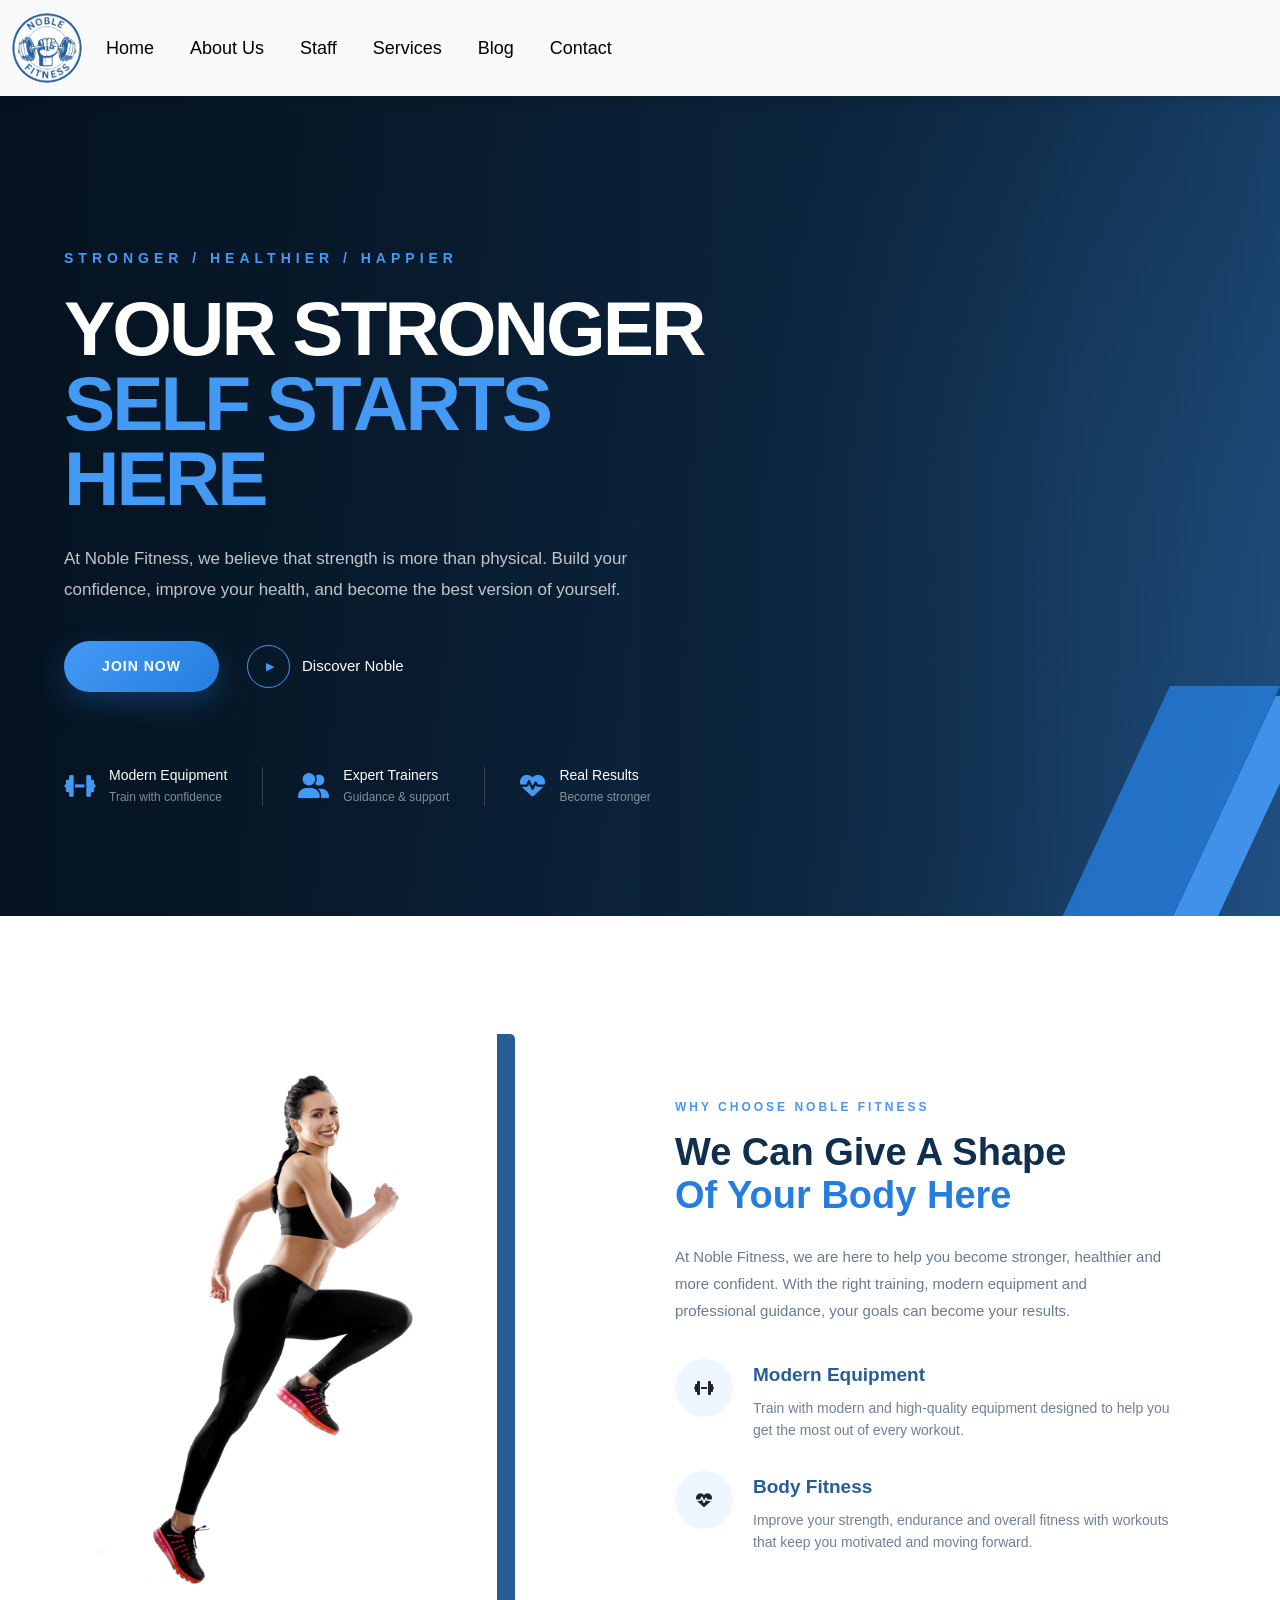
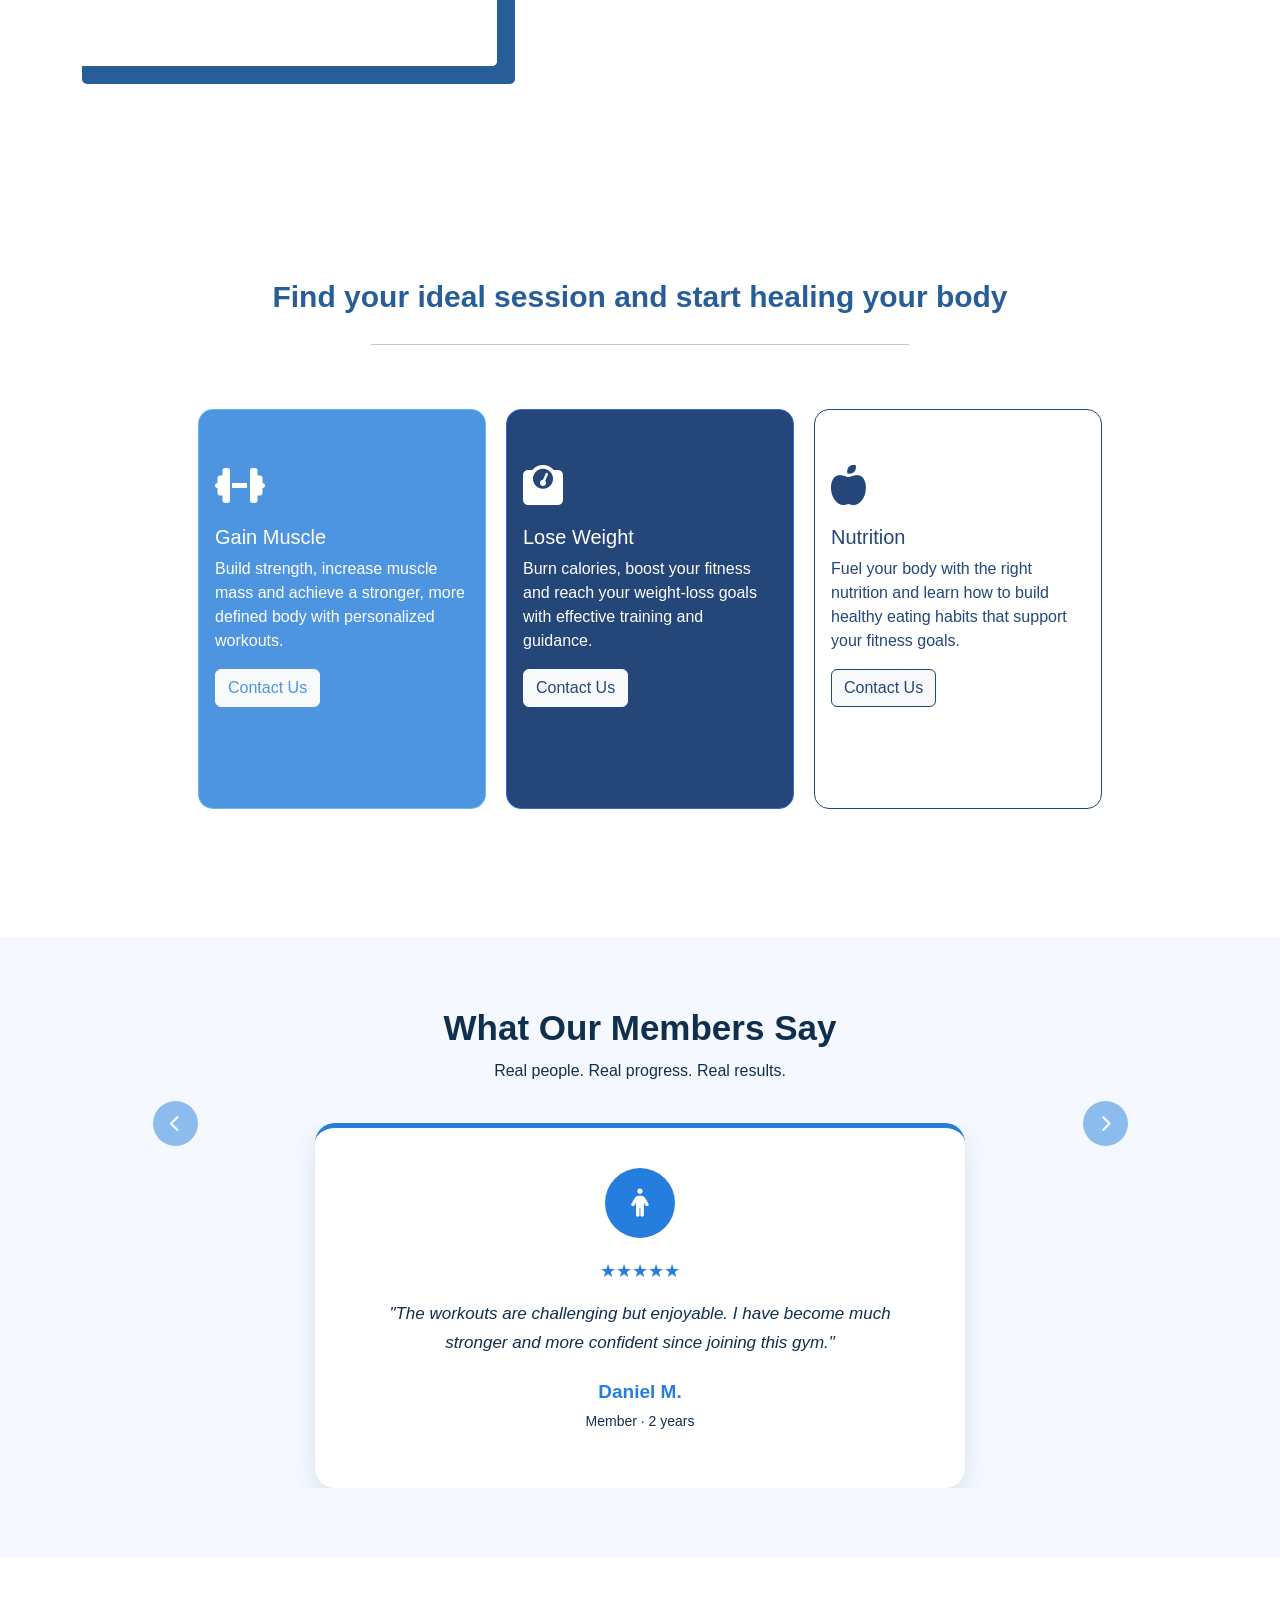
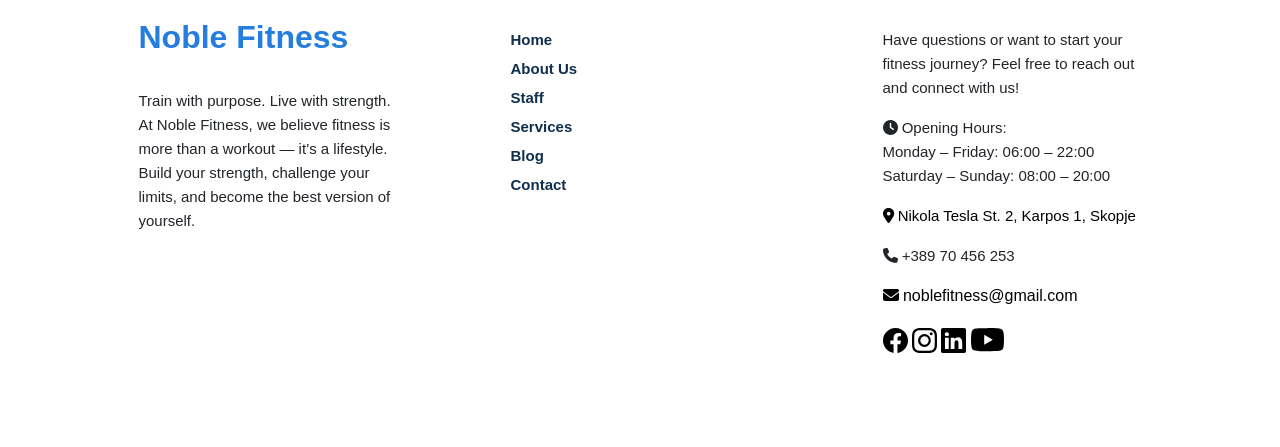
==== index.html @ 3837508a "first commit" ====
<!DOCTYPE html>
<html lang="en">

<head>
  <meta charset="UTF-8">
  <meta name="viewport" content="width=device-width, initial-scale=1.0">
  <title>Noble Fitness</title>
  <link rel="stylesheet" href="style.css">
  <link href="https://cdn.jsdelivr.net/npm/bootstrap@5.0.2/dist/css/bootstrap.min.css" rel="stylesheet"
    integrity="sha384-EVSTQN3/azprG1Anm3QDgpJLIm9Nao0Yz1ztcQTwFspd3yD65VohhpuuCOmLASjC" crossorigin="anonymous">
  <link rel="stylesheet" href="https://cdnjs.cloudflare.com/ajax/libs/font-awesome/6.5.2/css/all.min.css">
</head>

<body>
  <!--Navbar-->
  <nav class="navbar navbar-expand-lg navbar-light bg-light">
    <div class="container-fluid">
      <a class="navbar-brand" href="index.html"><img class="img-logo" src="logo.png" alt=""></a>
      <button class="navbar-toggler" type="button" data-bs-toggle="collapse" data-bs-target="#navbarNavDropdown"
        aria-controls="navbarNavDropdown" aria-expanded="false" aria-label="Toggle navigation">
        <span class="navbar-toggler-icon">
      </button>
      <div class="collapse navbar-collapse" id="navbarNavDropdown">
        <ul class="navbar-nav">
          <li class="nav-item">
            <a class="nav-link active" aria-current="page" href="index.html">Home</a>
          </li>
          <li class="nav-item">
            <a class="nav-link active" href="about.html">About Us</a>
          </li>
          <li class="nav-item">
            <a class="nav-link active" href="staff.html">Staff</a>
          </li>
          <li class="nav-item">
            <a class="nav-link active" href="services.html">Services</a>
          </li>
          <li class="nav-item">
            <a class="nav-link active" href="blog.html">Blog</a>
          </li>
          <li class="nav-item">
            <a class="nav-link active" href="contact.html">Contact</a>
          </li>

        </ul>
      </div>
  </nav>
  <!--Hero Section-->
  <section class="hero">
    <div class="hero-overlay"></div>
    <div class="hero-content">
      <div class="hero-text">
        <span class="hero-small-text">STRONGER / HEALTHIER / HAPPIER</span>
        <h1>
          YOUR STRONGER
          <span>SELF STARTS HERE</span>
        </h1>
        <p>
          At Noble Fitness, we believe that strength is more than
          physical. Build your confidence, improve your health,
          and become the best version of yourself.
        </p>
        <div class="hero-buttons">
          <a href="#membership" class="hero-btn">JOIN NOW</a>

          <a href="#about" class="watch-btn">
            <span class="play-icon">▶</span>
            Discover Noble
          </a>
        </div>
      </div>
      <div class="hero-stats">
        <div class="hero-stat">
          <i class="fa-solid fa-dumbbell"></i>
          <div>
            <h4>Modern Equipment</h4>
            <p>Train with confidence</p>
          </div>
        </div>

        <div class="hero-stat">
          <i class="fa-solid fa-user-group"></i>
          <div>
            <h4>Expert Trainers</h4>
            <p>Guidance & support</p>
          </div>
        </div>

        <div class="hero-stat">
          <i class="fa-solid fa-heart-pulse"></i>
          <div>
            <h4>Real Results</h4>
            <p>Become stronger</p>
          </div>
        </div>
      </div>
    </div>
    <div class="hero-image">
      <img src="images/gym-woman.jpg" alt="Noble Fitness">
    </div>
    <div class="blue-shape shape-one"></div>
    <div class="blue-shape shape-two"></div>
  </section>
  <!--Second Div (with flex)-->
  <section class="flex-div">
    <div class="child1">
      <img class="child1-img" src="images/fit-model-running-white-studio-background.jpg" alt="Noble Fitness">
    </div>
    <div class="child2">
      <p class="child2-title">
        We Can Give A Shape<br>
        <span>Of Your Body Here</span>
      </p>
      <p class="text">
        At Noble Fitness, we are here to help you become stronger,
        healthier and more confident. With the right training,
        modern equipment and professional guidance, your goals
        can become your results.
      </p>
      <div class="first-second-flex">
        <div class="first-icon">
          <i class="fa-solid fa-dumbbell"></i>
        </div>
        <div class="first-text">
          <p class="tittle-text">
            Modern Equipment
          </p>
          <p class="text-text">
            Train with modern and high-quality equipment
            designed to help you get the most out of every
            workout.
          </p>
        </div>
      </div>
      <div class="first-second-flex">
        <div class="first-icon">
          <i class="fa-solid fa-heart-pulse"></i>
        </div>
        <div class="first-text">
          <p class="tittle-text">
            Body Fitness
          </p>
          <p class="text-text">
            Improve your strength, endurance and overall
            fitness with workouts that keep you motivated
            and moving forward.
          </p>
        </div>
      </div>
    </div>
  </section>
  <!--Third div-->
  <div class="third-div">
    <p class="third-div-tittle">Find your ideal session and start healing your body</p>
    <hr style=" width: 42%;display: block;margin-left: auto;margin-right: auto; margin-top: 2%;">
    <div class="cards">
      <div class="card"
        style="width: 18rem; background-color:  #4e95e1;border: 1px solid #6bd0ecab;color:rgb(255, 255, 255);height:  25rem;padding-top: 3%;border-radius: 15px;">
        <div class="card-body">
          <i class="fa-solid fa-dumbbell icon-card"></i>
          <h5 class="card-title">Gain Muscle</h5>
          <p class="card-text">Build strength, increase muscle mass and achieve a stronger, more defined body with
            personalized workouts.</p>
          <a href="contact.html" class="btn btn-light" style="color: #4e95e1">Contact Us</a>
        </div>
      </div>
      <div class="card"
        style="width: 18rem; background-color: rgb(36, 70, 121);color:white;border: 1px solid rgb(52, 103, 222);height: 25rem;padding-top: 3%;border-radius: 15px;">
        <div class="card-body">
          <i class="fa-solid fa-weight-scale icon-card"></i>
          <h5 class="card-title">Lose Weight</h5>
          <p class="card-text">Burn calories, boost your fitness and reach your weight-loss goals with effective
            training and guidance.</p>
          <a href="contact.html" class="btn btn-light" style="color:rgb(36, 70, 121)">Contact Us</a>
        </div>
      </div>
      <div class="card"
        style="width: 18rem; background-color: white;color: rgb(36, 70, 121);border: 1px solid  rgb(36, 70, 121) ;height: 25rem;padding-top: 3%;border-radius: 15px;">
        <div class="card-body">
          <i class="fa-solid fa-apple-whole icon-card"></i>
          <h5 class="card-title">Nutrition</h5>
          <p class="card-text">Fuel your body with the right nutrition and learn how to build healthy eating habits that
            support your fitness goals.</p>
          <a href="contact.html" class="btn btn-light "
            style="color:  rgb(36, 70, 121); border: 1px solid  rgb(36, 70, 121);">Contact Us</a>
        </div>
      </div>
    </div>
  </div>
  <!--Testimonials section-->
  <section class="testimonials-section">
    <h2 class="testimonials-title">What Our Members Say</h2>
    <p class="testimonials-subtitle">
      Real people. Real progress. Real results.
    </p>
    <div id="testimonialCarousel" class="carousel slide" data-bs-ride="carousel">
      <div class="carousel-indicators">
        <button type="button" data-bs-target="#testimonialCarousel" data-bs-slide-to="0" class="active">
        </button>
        <button type="button" data-bs-target="#testimonialCarousel" data-bs-slide-to="1">
        </button>
        <button type="button" data-bs-target="#testimonialCarousel" data-bs-slide-to="2">
        </button>
        <button type="button" data-bs-target="#testimonialCarousel" data-bs-slide-to="3">
        </button>
      </div>
      <div class="carousel-inner">
        <div class="carousel-item active">
          <div class="testimonial-card">
            <div class="testimonial-icon">
              <i class="fa-solid fa-person"></i>
            </div>
            <div class="stars">
              ★★★★★
            </div>
            <p class="testimonial-text">
              "The workouts are challenging but enjoyable.
              I have become much stronger and more confident
              since joining this gym."
            </p>
            <p class="testimonial-name">
              Daniel M.
            </p>
            <p class="testimonial-role">
              Member · 2 years
            </p>
          </div>
        </div>
        <div class="carousel-item">
          <div class="testimonial-card">
            <div class="testimonial-icon">
              <i class="fa-solid fa-person"></i>
            </div>
            <div class="stars">
              ★★★★★
            </div>
            <p class="testimonial-text">
              "The atmosphere is amazing and the trainers
              are always ready to help. I finally enjoy
              going to the gym every week."
            </p>
            <p class="testimonial-name">
              Michael R.
            </p>
            <p class="testimonial-role">
              Member · 1 year
            </p>
          </div>
        </div>
        <div class="carousel-item">
          <div class="testimonial-card">
            <div class="testimonial-icon">
              <i class="fa-solid fa-person-dress"></i>
            </div>
            <div class="stars">
              ★★★★★
            </div>
            <p class="testimonial-text">
              "I feel stronger, healthier and more energetic
              than ever. The supportive environment makes
              every workout worth it."
            </p>
            <p class="testimonial-name">
              Sophia K.
            </p>
            <p class="testimonial-role">
              Member · 8 months
            </p>
          </div>
        </div>
        <div class="carousel-item">
          <div class="testimonial-card">
            <div class="testimonial-icon">
              <i class="fa-solid fa-person-dress"></i>
            </div>
            <div class="stars">
              ★★★★★
            </div>
            <p class="testimonial-text">
              "Joining this gym was one of the best decisions
              I made for myself. I have reached goals I never
              thought I could achieve."
            </p>
            <p class="testimonial-name">
              Emma L.
            </p>
            <p class="testimonial-role">
              Member · 1 year
            </p>
          </div>
        </div>
      </div>
      <button class="carousel-control-prev custom-arrow" type="button" data-bs-target="#testimonialCarousel"
        data-bs-slide="prev">
        <span class="arrow-circle">
          <i class="fa-solid fa-chevron-left"></i>
        </span>
      </button>
      <button class="carousel-control-next custom-arrow" type="button" data-bs-target="#testimonialCarousel"
        data-bs-slide="next">
        <span class="arrow-circle">
          <i class="fa-solid fa-chevron-right"></i>
        </span>
      </button>
    </div>

  </section>

  <!--Footer-->
  <div class="container">
    <div class="footer-section about">
      <h2 class="footer-tittle">Noble Fitness</h2><br>
      <p class="footer-par">Train with purpose. Live with strength.
        At Noble Fitness, we believe fitness is more than a workout — it’s a lifestyle. Build your strength, challenge
        your limits, and become the best version of yourself.</p>
    </div>

    <div class="footer-section support">
      <ul>
        <li><a href="index.html">Home</a></li>
        <li><a href="about.html">About Us</a></li>
        <li><a href="staff.html">Staff</a></li>
        <li><a href="services.html">Services</a></li>
        <li><a href="blog.html">Blog</a></li>
        <li><a href="contact.html">Contact</a></li>
      </ul>
    </div>
    <div class="footer-section contact">

      <p class="footer-par2">Have questions or want to start your fitness journey?
        Feel free to reach out and connect with us!</p>
      <p><i class="fas fa-clock"></i> Opening Hours:<br>
        Monday – Friday: 06:00 – 22:00
        Saturday – Sunday: 08:00 – 20:00</p>
      <a class="links" href="https://g.page/r/CapxNnTGFZNqEBM/review">
        <p><i class="fas fa-map-marker-alt"></i> Nikola Tesla St. 2, Karpos 1, Skopje</p>
      </a>
      <p><i class="fas fa-phone"></i> +389 70 456 253</p>
      <a class="links" href="mailto:razvojnaakademija@gmail.com"> <i class="fas fa-envelope"></i>
        noblefitness@gmail.com</a></p>

      <a class="links" href="https://www.facebook.com/share/12Lvk75k2SC/?mibextid=wwXIfr"><svg
          xmlns="http://www.w3.org/2000/svg" width="25" height="25" fill="currentColor" class="bi bi-facebook"
          viewBox="0 0 16 16">
          <path
            d="M16 8.049c0-4.446-3.582-8.05-8-8.05C3.58 0-.002 3.603-.002 8.05c0 4.017 2.926 7.347 6.75 7.951v-5.625h-2.03V8.05H6.75V6.275c0-2.017 1.195-3.131 3.022-3.131.876 0 1.791.157 1.791.157v1.98h-1.009c-.993 0-1.303.621-1.303 1.258v1.51h2.218l-.354 2.326H9.25V16c3.824-.604 6.75-3.934 6.75-7.951" />
        </svg></a>
      <a class="links" href="https://www.instagram.com/razvojna_akademija?igsh=b3E4Nmp6aXNqamxp&utm_source=qr">
        <svg xmlns="http://www.w3.org/2000/svg" width="25" height="25" fill="currentColor" class="bi bi-instagram"
          viewBox="0 0 16 16">
          <path
            d="M8 0C5.829 0 5.556.01 4.703.048 3.85.088 3.269.222 2.76.42a3.9 3.9 0 0 0-1.417.923A3.9 3.9 0 0 0 .42 2.76C.222 3.268.087 3.85.048 4.7.01 5.555 0 5.827 0 8.001c0 2.172.01 2.444.048 3.297.04.852.174 1.433.372 1.942.205.526.478.972.923 1.417.444.445.89.719 1.416.923.51.198 1.09.333 1.942.372C5.555 15.99 5.827 16 8 16s2.444-.01 3.298-.048c.851-.04 1.434-.174 1.943-.372a3.9 3.9 0 0 0 1.416-.923c.445-.445.718-.891.923-1.417.197-.509.332-1.09.372-1.942C15.99 10.445 16 10.173 16 8s-.01-2.445-.048-3.299c-.04-.851-.175-1.433-.372-1.941a3.9 3.9 0 0 0-.923-1.417A3.9 3.9 0 0 0 13.24.42c-.51-.198-1.092-.333-1.943-.372C10.443.01 10.172 0 7.998 0zm-.717 1.442h.718c2.136 0 2.389.007 3.232.046.78.035 1.204.166 1.486.275.373.145.64.319.92.599s.453.546.598.92c.11.281.24.705.275 1.485.039.843.047 1.096.047 3.231s-.008 2.389-.047 3.232c-.035.78-.166 1.203-.275 1.485a2.5 2.5 0 0 1-.599.919c-.28.28-.546.453-.92.598-.28.11-.704.24-1.485.276-.843.038-1.096.047-3.232.047s-2.39-.009-3.233-.047c-.78-.036-1.203-.166-1.485-.276a2.5 2.5 0 0 1-.92-.598 2.5 2.5 0 0 1-.6-.92c-.109-.281-.24-.705-.275-1.485-.038-.843-.046-1.096-.046-3.233s.008-2.388.046-3.231c.036-.78.166-1.204.276-1.486.145-.373.319-.64.599-.92s.546-.453.92-.598c.282-.11.705-.24 1.485-.276.738-.034 1.024-.044 2.515-.045zm4.988 1.328a.96.96 0 1 0 0 1.92.96.96 0 0 0 0-1.92m-4.27 1.122a4.109 4.109 0 1 0 0 8.217 4.109 4.109 0 0 0 0-8.217m0 1.441a2.667 2.667 0 1 1 0 5.334 2.667 2.667 0 0 1 0-5.334" />
        </svg></a>
      <a class="links" href="http://linkedin.com/in/doroti-pachkova-61998393">
        <svg xmlns="http://www.w3.org/2000/svg" width="25" height="25" fill="currentColor" class="bi bi-linkedin"
          viewBox="0 0 16 16">
          <path
            d="M0 1.146C0 .513.526 0 1.175 0h13.65C15.474 0 16 .513 16 1.146v13.708c0 .633-.526 1.146-1.175 1.146H1.175C.526 16 0 15.487 0 14.854zm4.943 12.248V6.169H2.542v7.225zm-1.2-8.212c.837 0 1.358-.554 1.358-1.248-.015-.709-.52-1.248-1.342-1.248S2.4 3.226 2.4 3.934c0 .694.521 1.248 1.327 1.248zm4.908 8.212V9.359c0-.216.016-.432.08-.586.173-.431.568-.878 1.232-.878.869 0 1.216.662 1.216 1.634v3.865h2.401V9.25c0-2.22-1.184-3.252-2.764-3.252-1.274 0-1.845.7-2.165 1.193v.025h-.016l.016-.025V6.169h-2.4c.03.678 0 7.225 0 7.225z" />
        </svg>
      </a>
      <a class="links" href="https://youtube.com/channel/UCTdbWuYsH-5BTOYZKc-sGWA?si=OpIVOMNS85QCaLjx">
        <svg xmlns="http://www.w3.org/2000/svg" width="33" height="33" fill="currentColor" class="bi bi-youtube"
          viewBox="0 0 16 16">
          <path
            d="M8.051 1.999h.089c.822.003 4.987.033 6.11.335a2.01 2.01 0 0 1 1.415 1.42c.101.38.172.883.22 1.402l.01.104.022.26.008.104c.065.914.073 1.77.074 1.957v.075c-.001.194-.01 1.108-.082 2.06l-.008.105-.009.104c-.05.572-.124 1.14-.235 1.558a2.01 2.01 0 0 1-1.415 1.42c-1.16.312-5.569.334-6.18.335h-.142c-.309 0-1.587-.006-2.927-.052l-.17-.006-.087-.004-.171-.007-.171-.007c-1.11-.049-2.167-.128-2.654-.26a2.01 2.01 0 0 1-1.415-1.419c-.111-.417-.185-.986-.235-1.558L.09 9.82l-.008-.104A31 31 0 0 1 0 7.68v-.123c.002-.215.01-.958.064-1.778l.007-.103.003-.052.008-.104.022-.26.01-.104c.048-.519.119-1.023.22-1.402a2.01 2.01 0 0 1 1.415-1.42c.487-.13 1.544-.21 2.654-.26l.17-.007.172-.006.086-.003.171-.007A100 100 0 0 1 7.858 2zM6.4 5.209v4.818l4.157-2.408z" />
        </svg>
      </a>


    </div>
  </div>

  </footer>








  <script src="https://cdn.jsdelivr.net/npm/@popperjs/core@2.9.2/dist/umd/popper.min.js"
    integrity="sha384-IQsoLXl5PILFhosVNubq5LC7Qb9DXgDA9i+tQ8Zj3iwWAwPtgFTxbJ8NT4GN1R8p"
    crossorigin="anonymous"></script>
  <script src="https://cdn.jsdelivr.net/npm/bootstrap@5.0.2/dist/js/bootstrap.min.js"
    integrity="sha384-cVKIPhGWiC2Al4u+LWgxfKTRIcfu0JTxR+EQDz/bgldoEyl4H0zUF0QKbrJ0EcQF"
    crossorigin="anonymous"></script>
</body>

</html>
---- style.css ----
* {
    box-sizing: border-box;
    padding: 0;
    margin: 0;
    font-family: sans-serif;
}

/*Navbar*/
.navbar {
    font-size: 18px;
    background-color: #ffffff;
    box-shadow: rgba(0, 0, 0, 0.146) 0px 5px 15px;
    padding: 20px 30px;
    width: 100%;
    position: fixed;
    top: 0;
    left: 0;
    z-index: 1000;
    display: flex;
    justify-content: space-between;
    align-items: center;
    font-family: sans-serif;
}

.navbar-brand {
    font-weight: bold;
    font-family: sans-serif;
}

.img-logo {
    width: 70px;
    border-radius: 100px;
}

.navbar .container-fluid {
    display: flex;
    justify-content: space-between;
    align-items: center;
}

.navbar .navbar-nav {
    display: flex;
    gap: 20px;
}

.main-nav {
    list-style: none;
    display: flex;
}

.main-nav li {
    margin: 0 15px;
}

.nav-links {
    text-decoration: none;
    color: black;
    font-size: 18px;
    transition: color 0.3s;
}

.nav-links:hover {
    color: black;
}

.nav-item {
    color: black;
}

/*Hero Section*/
.hero {
    position: relative;
    min-height: calc(100vh - 80px);
    overflow: hidden;
    background:
        radial-gradient(circle at 75% 45%,
            rgba(51, 108, 169, 0.25),
            transparent 35%),
        linear-gradient(120deg,
            #071a2d 0%,
            #102f4d 45%,
            #285e98 100%);
    display: flex;
    align-items: center;
    isolation: isolate;
}

.hero-overlay {
    position: absolute;
    inset: 0;
    background: linear-gradient(90deg,
            rgba(5, 18, 31, 0.95) 0%,
            rgba(8, 27, 46, 0.82) 45%,
            rgba(13, 45, 75, 0.25) 100%);
    z-index: -1;
}

.hero-content {
    width: 90%;
    max-width: 1400px;
    margin: auto;
    position: relative;
    z-index: 5;
    padding: 100px 0 60px;
    display: flex;
    flex-direction: column;
    justify-content: center;
}

.hero-text {
    max-width: 700px;
}

.hero-small-text {
    display: inline-block;
    color: #4499f5;
    font-size: 14px;
    font-weight: 600;
    letter-spacing: 5px;
    margin-bottom: 22px;
}

.hero h1 {
    margin: 0;
    color: white;
    font-size: clamp(48px, 6vw, 88px);
    line-height: 0.98;
    font-weight: 800;
    letter-spacing: -3px;
    text-transform: uppercase;
}

.hero h1 span {
    display: block;
    color: #4499f5;
}

.hero-text>p {
    max-width: 590px;
    margin-top: 28px;
    color: rgba(255, 255, 255, 0.75);
    font-size: 17px;
    line-height: 1.8;
}

.hero-buttons {
    display: flex;
    align-items: center;
    gap: 28px;
    margin-top: 35px;
}

.hero-btn {
    display: inline-flex;
    align-items: center;
    justify-content: center;
    min-width: 155px;
    padding: 15px 28px;
    border-radius: 50px;
    background: linear-gradient(135deg,
            #4499f5,
            #257ede);
    color: white;
    text-decoration: none;
    font-size: 14px;
    font-weight: 700;
    letter-spacing: 1px;
    box-shadow: 0 10px 30px rgba(37, 126, 222, 0.3);
    transition: 0.3s ease;
}

.hero-btn:hover {
    transform: translateY(-3px);
    box-shadow:
        0 15px 35px rgba(37, 126, 222, 0.45);
    color: white;
}

.watch-btn {
    display: flex;
    align-items: center;
    gap: 12px;
    color: white;
    text-decoration: none;
    font-size: 15px;
    font-weight: 500;
    transition: 0.3s ease;
}

.watch-btn:hover {
    color: #4499f5;
}

.play-icon {
    width: 43px;
    height: 43px;
    border: 1px solid #4499f5;
    border-radius: 50%;
    display: flex;
    align-items: center;
    justify-content: center;
    color: #4499f5;
    font-size: 11px;
    padding-left: 2px;
}

.hero-stats {
    display: flex;
    gap: 0;
    margin-top: 75px;
    max-width: 800px;
}

.hero-stat {
    display: flex;
    align-items: center;
    gap: 14px;
    padding: 0 35px;
    border-right: 1px solid rgba(255, 255, 255, 0.18);
}

.hero-stat:first-child {
    padding-left: 0;
}

.hero-stat:last-child {
    border-right: none;
}

.hero-stat i {
    color: #4499f5;
    font-size: 25px;
}

.hero-stat h4 {
    margin: 0 0 5px;
    color: white;
    font-size: 14px;
}

.hero-stat p {
    margin: 0;
    color: rgba(255, 255, 255, 0.5);
    font-size: 12px;
}

.hero-image {
    position: absolute;
    right: 0;
    top: 0;
    width: 50%;
    height: 100%;
    z-index: -2;
    overflow: hidden;
}

.hero-image img {
    width: 100%;
    height: 100%;
    object-fit: cover;
    object-position: center;
    filter: saturate(0.8);
}

.hero-image::after {
    content: "";
    position: absolute;
    inset: 0;
    background:
        linear-gradient(90deg,
            #102f4d 0%,
            rgba(16, 47, 77, 0.6) 20%,
            rgba(16, 47, 77, 0.05) 70%);
}

.blue-shape {
    position: absolute;
    z-index: -1;
    transform: skewX(-25deg);
}

.shape-one {
    width: 110px;
    height: 300px;
    right: 70px;
    bottom: -70px;
    background: #257ede;
    opacity: 0.8;
}

.shape-two {
    width: 45px;
    height: 260px;
    right: 20px;
    bottom: -40px;
    background: #4499f5;
    opacity: 0.9;
}

/*Fitness Section*/
.flex-div {
    display: flex;
    flex-direction: row;
    align-items: center;
    width: 90%;
    max-width: 1300px;
    margin: 100px auto 80px;
    gap: 70px;
}

.child1 {
    width: 50%;
}

.child1-img {
    width: 80%;
    display: block;
    border-radius: 5px;
    box-shadow: 18px 18px 0 #285e98;
    transition: 0.3s ease;
}

.child1-img:hover {
    transform: translateY(-5px);
}

.child2 {
    width: 50%;
}

.child2-title {
    margin: 0 0 25px;
    color: #102f4d;
    font-size: 38px;
    line-height: 1.15;
    font-weight: 800;
}

.child2-title span {
    color: #257ede;
}

.text {
    width: 90%;
    margin-bottom: 35px;
    color: #687b8f;
    font-size: 15px;
    line-height: 1.8;
}

.first-second-flex {
    display: flex;
    flex-direction: row;
    align-items: flex-start;
    gap: 20px;
    margin-bottom: 30px;
    max-width: 550px;
}

.first-icon {
    min-width: 58px;
    height: 58px;
    display: flex;
    align-items: center;
    justify-content: center;
    background: #eef6ff;
    border-radius: 50%;
    transition: 0.3s ease;
}

.icon {
    width: 32px;
    height: 32px;
    object-fit: contain;
}

.first-second-flex:hover .first-icon {
    background: #257ede;
    transform: translateY(-3px);
}

.first-second-flex:hover .icon {
    filter: brightness(0) invert(1);
}

.first-text {
    flex: 1;
}

.tittle-text {
    margin: 2px 0 7px;
    color: #285e98;
    font-size: 19px;
    font-weight: 700;
}

.text-text {
    width: 90%;
    margin: 0;
    color: #718096;
    font-size: 14px;
    line-height: 1.6;
}

.child2::before {
    content: "WHY CHOOSE NOBLE FITNESS";
    display: block;
    margin-bottom: 15px;
    color: #4499f5;
    font-size: 12px;
    font-weight: 700;
    letter-spacing: 3px;
}

/*Third div*/
.third-div {
    padding-top: 10%;
    padding-bottom: 10%;
}

.third-div-tittle {
    text-align: center;
    font-weight: bold;
    font-size: 30px;
    color: #285e98;
}

.cards {
    display: flex;
    flex-direction: row;
    margin-top: 5%;
    justify-content: center;
}

.card {
    margin-left: 20px;
}

.icon-card {
    font-size: 40px;
    margin-bottom: 20px;
}

/*Testimonial Section*/
.testimonials-section {
    font-family: Arial, sans-serif;
    padding: 70px 20px;
    background-color: #f5f9ff;
    text-align: center;
}

.testimonials-title {
    color: #102f4d;
    font-size: 35px;
    font-weight: bold;
    margin-bottom: 10px;
}

.testimonials-subtitle {
    color: #102f4d;
    font-size: 16px;
    margin-bottom: 40px;
}

.testimonial-card {
    max-width: 650px;
    margin: auto;
    background-color: white;
    border-radius: 20px;
    padding: 40px 45px;
    box-shadow: 0 8px 25px rgba(16, 47, 77, 0.12);
    border-top: 5px solid #257ede;
}

.testimonial-icon {
    width: 70px;
    height: 70px;
    background-color: #257ede;
    color: white;
    border-radius: 50%;
    display: flex;
    align-items: center;
    justify-content: center;
    margin: 0 auto 20px;
    font-size: 28px;
}

.testimonial-text {
    color: #102f4d;
    font-size: 17px;
    line-height: 1.7;
    font-style: italic;
    margin-bottom: 20px;
}

.testimonial-name {
    color: #257ede;
    font-size: 19px;
    font-weight: bold;
    margin-bottom: 5px;
}

.testimonial-role {
    color: #102f4d;
    font-size: 14px;
}

.stars {
    color: #257ede;
    font-size: 18px;
    margin-bottom: 15px;
}

.carousel-control-prev,
.carousel-control-next {
    width: 45px;
    height: 45px;
    background-color: #257ede;
    border-radius: 50%;
    top: 50%;
    transform: translateY(-50%);
    opacity: 1;
}

.carousel-control-prev {
    left: 10%;
}

.carousel-control-next {
    right: 10%;
}

.carousel-indicators {
    bottom: -45px;
}

.carousel-indicators button {
    background-color: #257ede;
}

.custom-arrow {
    width: 50px;
    height: 50px;
    background: none;
    border: none;
    opacity: 1;
    top: 50%;
    transform: translateY(-50%);
}
.carousel-control-prev.custom-arrow {
    left: 5%;
}
.carousel-control-next.custom-arrow {
    right: 5%;
}
.arrow-circle {
    width: 45px;
    height: 45px;
    border-radius: 50%;
    background-color: #257ede;
    color: white;
    display: flex;
    align-items: center;
    justify-content: center;
    font-size: 17px;
    transition: 0.3s;
}
.arrow-circle:hover {
    background-color: #102f4d;
    transform: scale(1.1);
}
/*Footer*/
footer {
    background: #222;
    color: #fff;
    padding: 40px 0;

}
.footer-tittle{
    font-weight: bold;
    color: #257ede
}
.container {
    display: flex;
    justify-content: space-around;
    flex-wrap: wrap;
    max-width: 1200px;
    margin: auto;
    margin-top: 50px;
    padding-bottom: 80px;
}

.footer-section {
    width: 25%;
    padding: 10px;
}

.footer-section h3{
    color: rgb(16, 16, 16);
}

.footer-section p,
.footer-section ul {
    font-size: 15px;
    line-height: 1.6;
}

.footer-section ul {
    list-style: none;
    padding: 0;
    margin-top: 10px;
}

.footer-section ul li {
    margin-bottom: 5px;

}

.footer-section ul li a {
    color:#102f4d;
    text-decoration: none;
    transition: 0.3s;
    font-weight: bold;

}

.footer-section ul li a:hover {
    color: rgba(63, 110, 146, 0.863)
}

.social-icons a {
    display: inline-block;
    color: #fff;
    margin-right: 10px;
    font-size: 18px;
    transition: 0.3s;
}

.social-icons a:hover {
    color: #f1c40f;
}

.footer-bottom {
    text-align: center;
    margin-top: 20px;
    padding: 10px 0;
    border-top: 1px solid #444;
}

.footer-par2 {
    margin-top: 10px;
}

.links {
    text-decoration: none;
    color: black;
}


/* Responsive Design */
@media screen and (max-width: 768px) {
    .navbar-toggle {
        display: block;
        position: absolute;

        right: 20px;
    }

    .main-nav {
        display: flex;
        flex-direction: column;
        position: absolute;
        top: 60px;
        left: 0;
        width: 100%;
        background-color: white;
        box-shadow: rgba(0, 0, 0, 0.1) 0px 5px 10px;
        max-height: 0;
        overflow: hidden;
        transition: max-height 0.5s ease-in-out;
    }

    .main-nav.show {
        max-height: 400px;
    }

    .main-nav li {
        text-align: center;
        padding: 15px 0;
        width: 100%;
    }

    .logo {
        font-size: 16px;
        margin: 0;
    }

    .container {
        display: flex;
        flex-direction: column;
        align-items: center;
        margin: 0;
        padding-top: 30px;
        width: 100%;
    }

    .cards {
        display: flex;
        flex-direction: column;
    }

    .card {
        width: 90%;
        display: block;
        margin-left: auto;
        margin-right: auto;
        margin-top: 20px;
    }
    .testimonial-card{
        margin-top: 40px;
    }

    .footer-section {
        width: 100%;
        text-align: center;
    }
}

@media (max-width: 1000px) {
    .hero-image {
        width: 100%;
    }

    .hero-image::after {
        background: linear-gradient(90deg,
                rgba(5, 18, 31, 0.96),
                rgba(5, 18, 31, 0.75));
    }

    .hero-content {
        padding: 100px 0 70px;
    }

    .hero-text {
        max-width: 700px;
    }

    .hero-stats {
        margin-top: 55px;
    }

    .flex-div {
        gap: 40px;
    }

    .child1-img {
        width: 90%;
    }

    .child2-title {
        font-size: 32px;
    }

    .text {
        width: 100%;
    }
}


@media (max-width: 700px) {
    .hero {
        min-height: auto;
    }

    .hero-content {
        padding: 80px 0 60px;
    }

    .hero-small-text {
        font-size: 11px;
        letter-spacing: 3px;
    }

    .hero h1 {
        font-size: 46px;
        letter-spacing: -2px;
    }

    .hero-text>p {
        font-size: 15px;
        line-height: 1.7;
    }

    .hero-buttons {
        flex-direction: column;
        align-items: flex-start;
        gap: 18px;
    }

    .hero-stats {
        flex-direction: column;
        gap: 22px;

        margin-top: 50px;
    }

    .hero-stat {
        padding: 0 !important;

        border-right: none;
    }

    .hero-image {
        opacity: 0.65;
    }

    .shape-one {
        right: 20px;
    }

    .flex-div {
        flex-direction: column;

        width: 88%;

        margin-top: 70px;

        gap: 50px;
    }

    .child1,
    .child2 {
        width: 100%;
    }

    .child1-img {
        width: 90%;

        box-shadow: 12px 12px 0 #285e98;
    }

    .child2-title {
        font-size: 34px;
    }

    .first-second-flex {
        gap: 15px;
    }

    .text-text {
        width: 100%;
    }
}
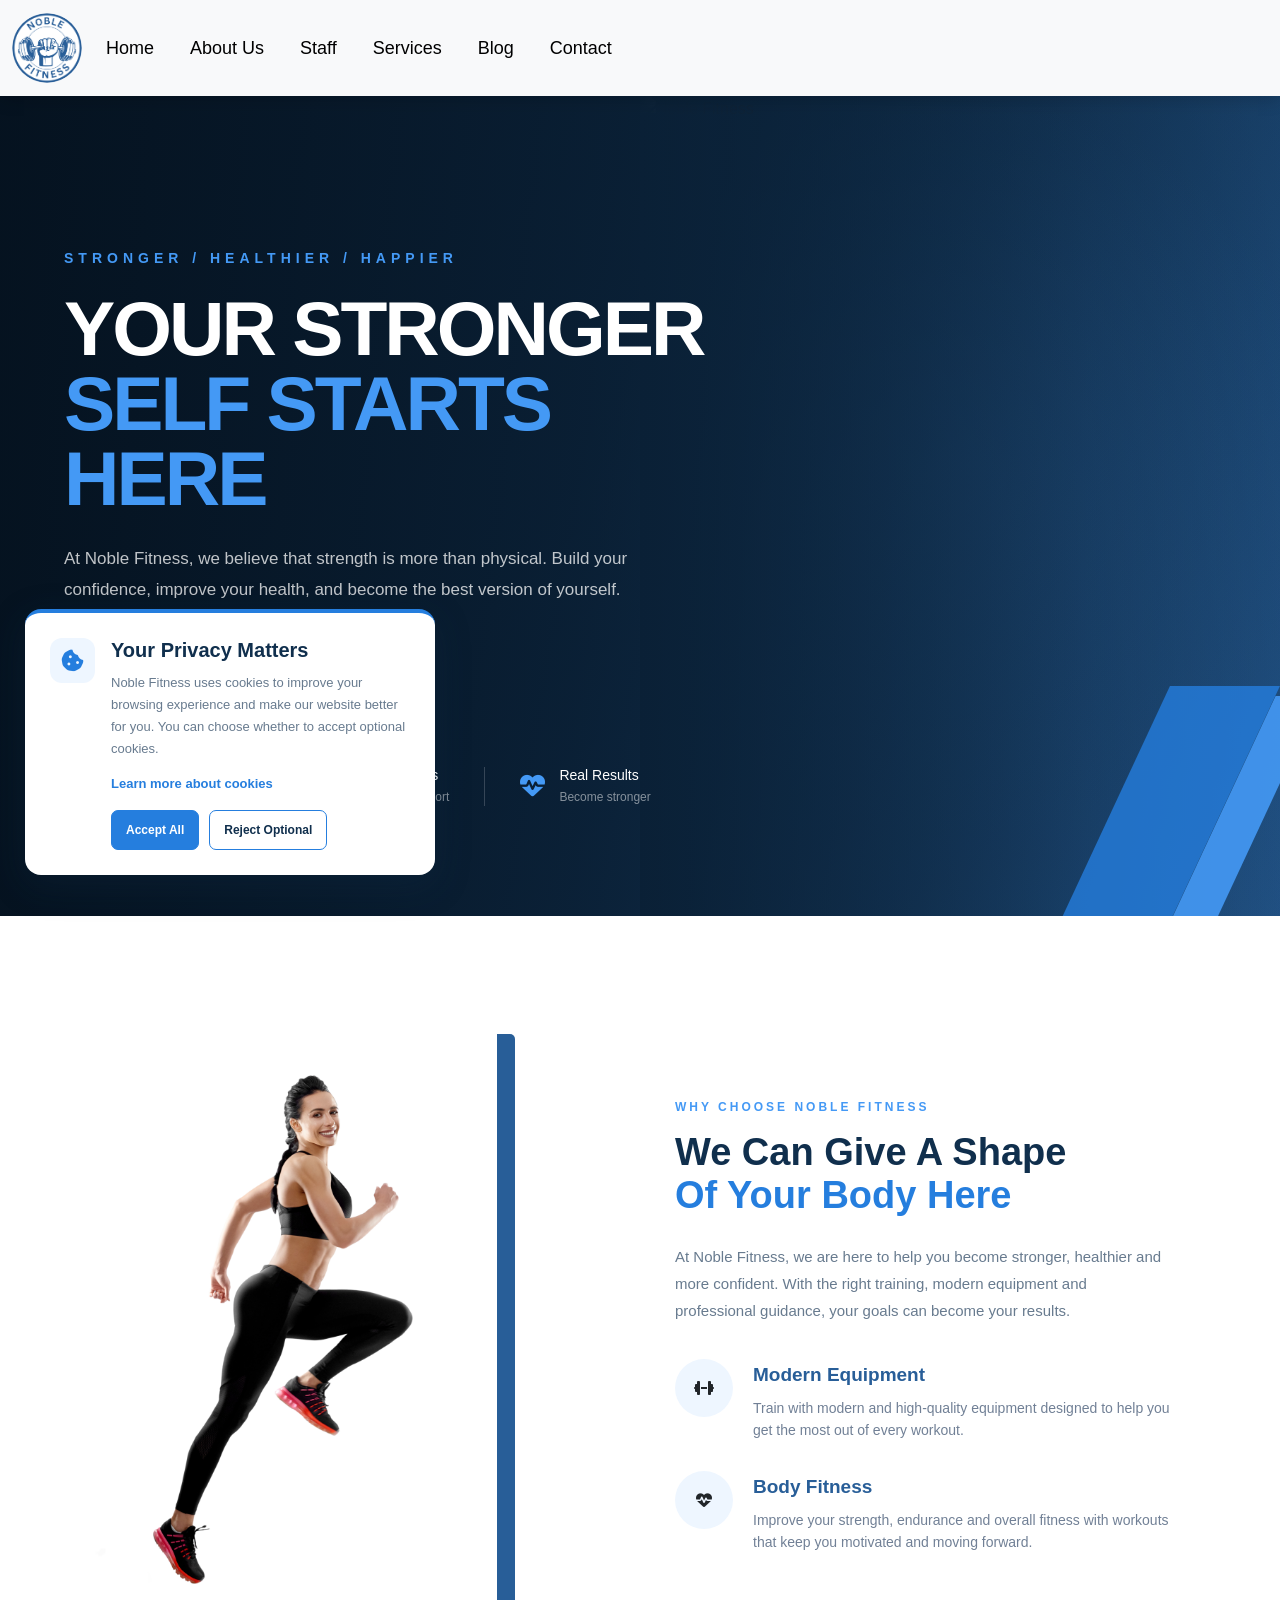
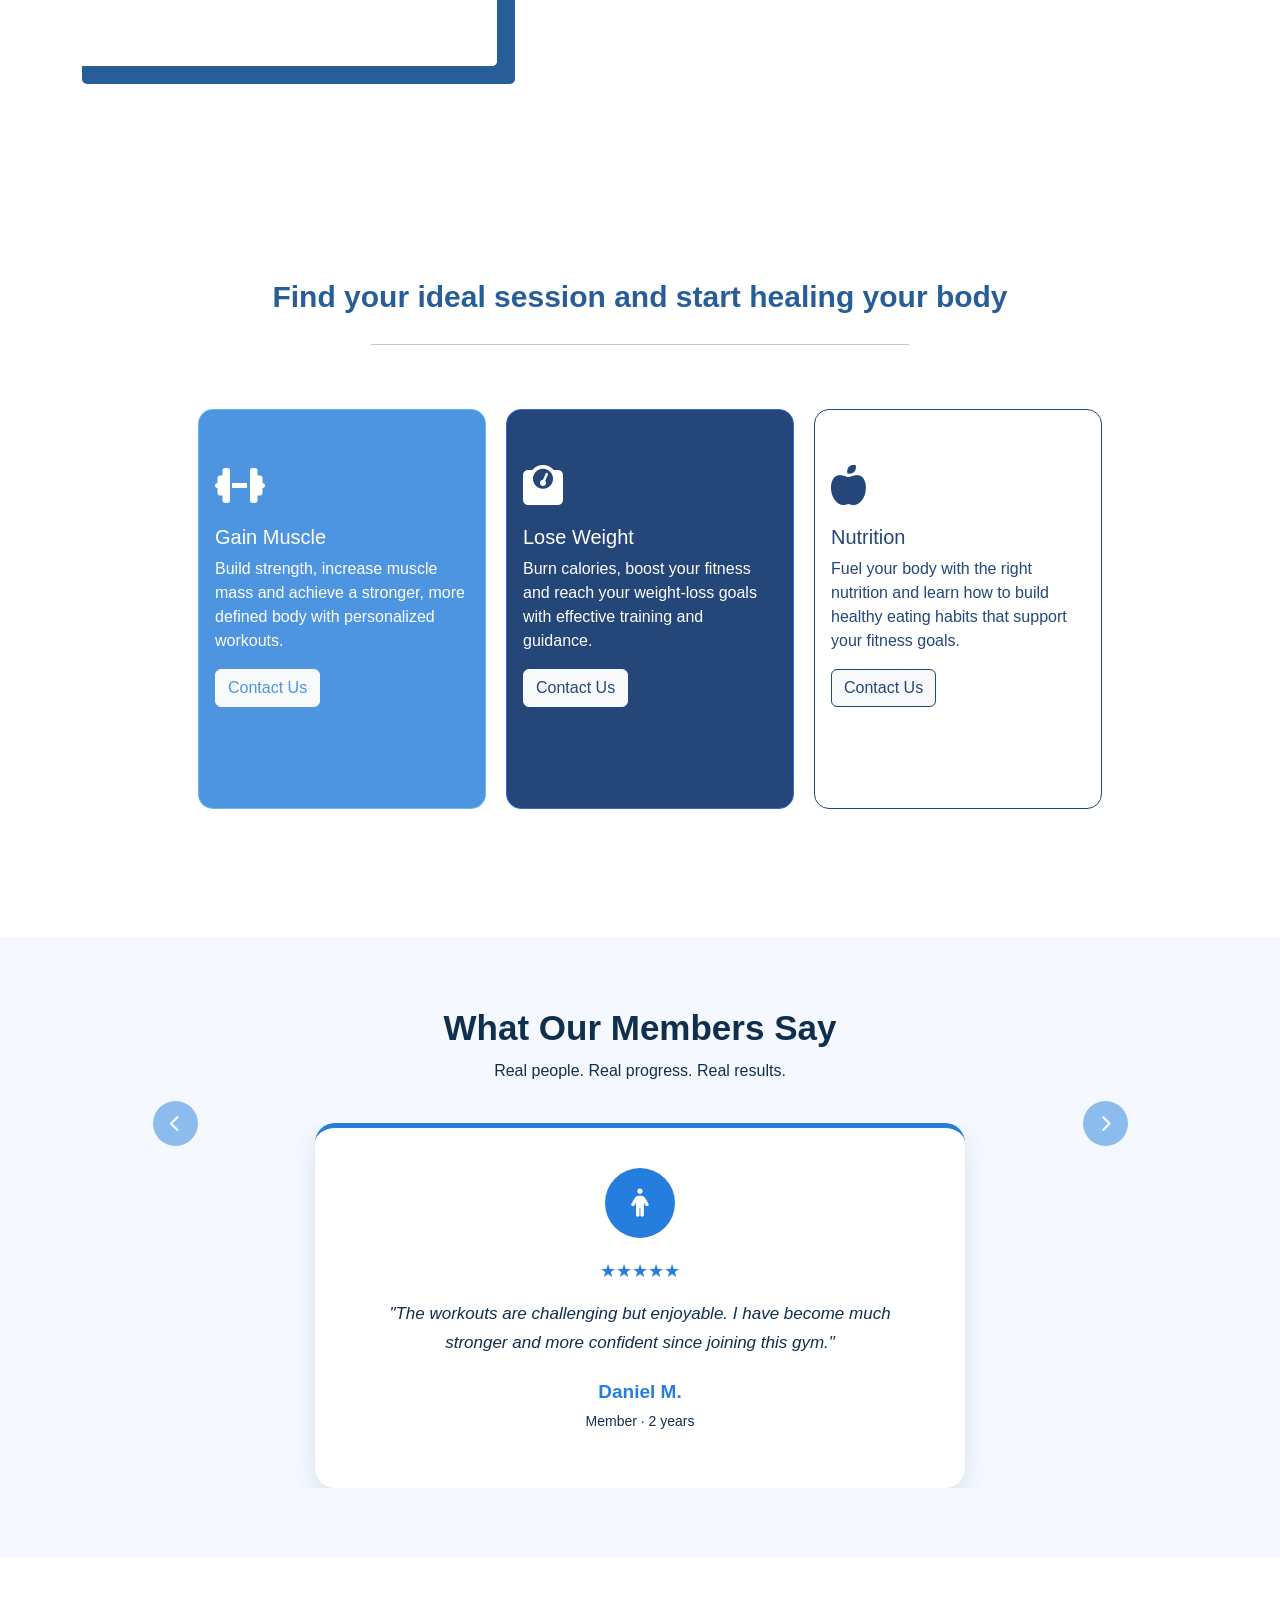
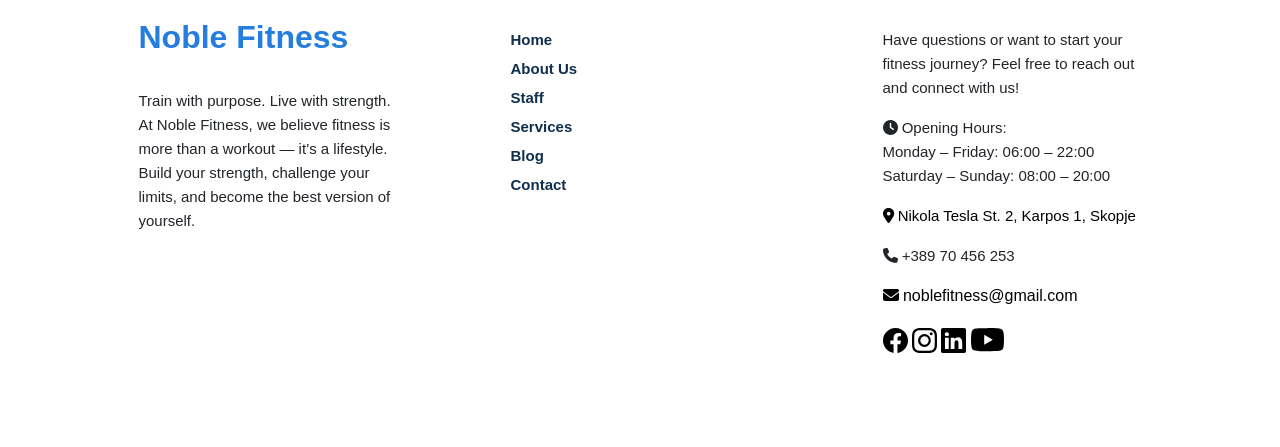
==== commit 4d6df845: "Add files via upload" ====
--- a/index.html
+++ b/index.html
@@ -1,389 +1,420 @@
-<!DOCTYPE html>
-<html lang="en">
-
-<head>
-  <meta charset="UTF-8">
-  <meta name="viewport" content="width=device-width, initial-scale=1.0">
-  <title>Noble Fitness</title>
-  <link rel="stylesheet" href="style.css">
-  <link href="https://cdn.jsdelivr.net/npm/bootstrap@5.0.2/dist/css/bootstrap.min.css" rel="stylesheet"
-    integrity="sha384-EVSTQN3/azprG1Anm3QDgpJLIm9Nao0Yz1ztcQTwFspd3yD65VohhpuuCOmLASjC" crossorigin="anonymous">
-  <link rel="stylesheet" href="https://cdnjs.cloudflare.com/ajax/libs/font-awesome/6.5.2/css/all.min.css">
-</head>
-
-<body>
-  <!--Navbar-->
-  <nav class="navbar navbar-expand-lg navbar-light bg-light">
-    <div class="container-fluid">
-      <a class="navbar-brand" href="index.html"><img class="img-logo" src="logo.png" alt=""></a>
-      <button class="navbar-toggler" type="button" data-bs-toggle="collapse" data-bs-target="#navbarNavDropdown"
-        aria-controls="navbarNavDropdown" aria-expanded="false" aria-label="Toggle navigation">
-        <span class="navbar-toggler-icon">
-      </button>
-      <div class="collapse navbar-collapse" id="navbarNavDropdown">
-        <ul class="navbar-nav">
-          <li class="nav-item">
-            <a class="nav-link active" aria-current="page" href="index.html">Home</a>
-          </li>
-          <li class="nav-item">
-            <a class="nav-link active" href="about.html">About Us</a>
-          </li>
-          <li class="nav-item">
-            <a class="nav-link active" href="staff.html">Staff</a>
-          </li>
-          <li class="nav-item">
-            <a class="nav-link active" href="services.html">Services</a>
-          </li>
-          <li class="nav-item">
-            <a class="nav-link active" href="blog.html">Blog</a>
-          </li>
-          <li class="nav-item">
-            <a class="nav-link active" href="contact.html">Contact</a>
-          </li>
-
-        </ul>
-      </div>
-  </nav>
-  <!--Hero Section-->
-  <section class="hero">
-    <div class="hero-overlay"></div>
-    <div class="hero-content">
-      <div class="hero-text">
-        <span class="hero-small-text">STRONGER / HEALTHIER / HAPPIER</span>
-        <h1>
-          YOUR STRONGER
-          <span>SELF STARTS HERE</span>
-        </h1>
-        <p>
-          At Noble Fitness, we believe that strength is more than
-          physical. Build your confidence, improve your health,
-          and become the best version of yourself.
-        </p>
-        <div class="hero-buttons">
-          <a href="#membership" class="hero-btn">JOIN NOW</a>
-
-          <a href="#about" class="watch-btn">
-            <span class="play-icon">▶</span>
-            Discover Noble
-          </a>
-        </div>
-      </div>
-      <div class="hero-stats">
-        <div class="hero-stat">
-          <i class="fa-solid fa-dumbbell"></i>
-          <div>
-            <h4>Modern Equipment</h4>
-            <p>Train with confidence</p>
-          </div>
-        </div>
-
-        <div class="hero-stat">
-          <i class="fa-solid fa-user-group"></i>
-          <div>
-            <h4>Expert Trainers</h4>
-            <p>Guidance & support</p>
-          </div>
-        </div>
-
-        <div class="hero-stat">
-          <i class="fa-solid fa-heart-pulse"></i>
-          <div>
-            <h4>Real Results</h4>
-            <p>Become stronger</p>
-          </div>
-        </div>
-      </div>
-    </div>
-    <div class="hero-image">
-      <img src="images/gym-woman.jpg" alt="Noble Fitness">
-    </div>
-    <div class="blue-shape shape-one"></div>
-    <div class="blue-shape shape-two"></div>
-  </section>
-  <!--Second Div (with flex)-->
-  <section class="flex-div">
-    <div class="child1">
-      <img class="child1-img" src="images/fit-model-running-white-studio-background.jpg" alt="Noble Fitness">
-    </div>
-    <div class="child2">
-      <p class="child2-title">
-        We Can Give A Shape<br>
-        <span>Of Your Body Here</span>
-      </p>
-      <p class="text">
-        At Noble Fitness, we are here to help you become stronger,
-        healthier and more confident. With the right training,
-        modern equipment and professional guidance, your goals
-        can become your results.
-      </p>
-      <div class="first-second-flex">
-        <div class="first-icon">
-          <i class="fa-solid fa-dumbbell"></i>
-        </div>
-        <div class="first-text">
-          <p class="tittle-text">
-            Modern Equipment
-          </p>
-          <p class="text-text">
-            Train with modern and high-quality equipment
-            designed to help you get the most out of every
-            workout.
-          </p>
-        </div>
-      </div>
-      <div class="first-second-flex">
-        <div class="first-icon">
-          <i class="fa-solid fa-heart-pulse"></i>
-        </div>
-        <div class="first-text">
-          <p class="tittle-text">
-            Body Fitness
-          </p>
-          <p class="text-text">
-            Improve your strength, endurance and overall
-            fitness with workouts that keep you motivated
-            and moving forward.
-          </p>
-        </div>
-      </div>
-    </div>
-  </section>
-  <!--Third div-->
-  <div class="third-div">
-    <p class="third-div-tittle">Find your ideal session and start healing your body</p>
-    <hr style=" width: 42%;display: block;margin-left: auto;margin-right: auto; margin-top: 2%;">
-    <div class="cards">
-      <div class="card"
-        style="width: 18rem; background-color:  #4e95e1;border: 1px solid #6bd0ecab;color:rgb(255, 255, 255);height:  25rem;padding-top: 3%;border-radius: 15px;">
-        <div class="card-body">
-          <i class="fa-solid fa-dumbbell icon-card"></i>
-          <h5 class="card-title">Gain Muscle</h5>
-          <p class="card-text">Build strength, increase muscle mass and achieve a stronger, more defined body with
-            personalized workouts.</p>
-          <a href="contact.html" class="btn btn-light" style="color: #4e95e1">Contact Us</a>
-        </div>
-      </div>
-      <div class="card"
-        style="width: 18rem; background-color: rgb(36, 70, 121);color:white;border: 1px solid rgb(52, 103, 222);height: 25rem;padding-top: 3%;border-radius: 15px;">
-        <div class="card-body">
-          <i class="fa-solid fa-weight-scale icon-card"></i>
-          <h5 class="card-title">Lose Weight</h5>
-          <p class="card-text">Burn calories, boost your fitness and reach your weight-loss goals with effective
-            training and guidance.</p>
-          <a href="contact.html" class="btn btn-light" style="color:rgb(36, 70, 121)">Contact Us</a>
-        </div>
-      </div>
-      <div class="card"
-        style="width: 18rem; background-color: white;color: rgb(36, 70, 121);border: 1px solid  rgb(36, 70, 121) ;height: 25rem;padding-top: 3%;border-radius: 15px;">
-        <div class="card-body">
-          <i class="fa-solid fa-apple-whole icon-card"></i>
-          <h5 class="card-title">Nutrition</h5>
-          <p class="card-text">Fuel your body with the right nutrition and learn how to build healthy eating habits that
-            support your fitness goals.</p>
-          <a href="contact.html" class="btn btn-light "
-            style="color:  rgb(36, 70, 121); border: 1px solid  rgb(36, 70, 121);">Contact Us</a>
-        </div>
-      </div>
-    </div>
-  </div>
-  <!--Testimonials section-->
-  <section class="testimonials-section">
-    <h2 class="testimonials-title">What Our Members Say</h2>
-    <p class="testimonials-subtitle">
-      Real people. Real progress. Real results.
-    </p>
-    <div id="testimonialCarousel" class="carousel slide" data-bs-ride="carousel">
-      <div class="carousel-indicators">
-        <button type="button" data-bs-target="#testimonialCarousel" data-bs-slide-to="0" class="active">
-        </button>
-        <button type="button" data-bs-target="#testimonialCarousel" data-bs-slide-to="1">
-        </button>
-        <button type="button" data-bs-target="#testimonialCarousel" data-bs-slide-to="2">
-        </button>
-        <button type="button" data-bs-target="#testimonialCarousel" data-bs-slide-to="3">
-        </button>
-      </div>
-      <div class="carousel-inner">
-        <div class="carousel-item active">
-          <div class="testimonial-card">
-            <div class="testimonial-icon">
-              <i class="fa-solid fa-person"></i>
-            </div>
-            <div class="stars">
-              ★★★★★
-            </div>
-            <p class="testimonial-text">
-              "The workouts are challenging but enjoyable.
-              I have become much stronger and more confident
-              since joining this gym."
-            </p>
-            <p class="testimonial-name">
-              Daniel M.
-            </p>
-            <p class="testimonial-role">
-              Member · 2 years
-            </p>
-          </div>
-        </div>
-        <div class="carousel-item">
-          <div class="testimonial-card">
-            <div class="testimonial-icon">
-              <i class="fa-solid fa-person"></i>
-            </div>
-            <div class="stars">
-              ★★★★★
-            </div>
-            <p class="testimonial-text">
-              "The atmosphere is amazing and the trainers
-              are always ready to help. I finally enjoy
-              going to the gym every week."
-            </p>
-            <p class="testimonial-name">
-              Michael R.
-            </p>
-            <p class="testimonial-role">
-              Member · 1 year
-            </p>
-          </div>
-        </div>
-        <div class="carousel-item">
-          <div class="testimonial-card">
-            <div class="testimonial-icon">
-              <i class="fa-solid fa-person-dress"></i>
-            </div>
-            <div class="stars">
-              ★★★★★
-            </div>
-            <p class="testimonial-text">
-              "I feel stronger, healthier and more energetic
-              than ever. The supportive environment makes
-              every workout worth it."
-            </p>
-            <p class="testimonial-name">
-              Sophia K.
-            </p>
-            <p class="testimonial-role">
-              Member · 8 months
-            </p>
-          </div>
-        </div>
-        <div class="carousel-item">
-          <div class="testimonial-card">
-            <div class="testimonial-icon">
-              <i class="fa-solid fa-person-dress"></i>
-            </div>
-            <div class="stars">
-              ★★★★★
-            </div>
-            <p class="testimonial-text">
-              "Joining this gym was one of the best decisions
-              I made for myself. I have reached goals I never
-              thought I could achieve."
-            </p>
-            <p class="testimonial-name">
-              Emma L.
-            </p>
-            <p class="testimonial-role">
-              Member · 1 year
-            </p>
-          </div>
-        </div>
-      </div>
-      <button class="carousel-control-prev custom-arrow" type="button" data-bs-target="#testimonialCarousel"
-        data-bs-slide="prev">
-        <span class="arrow-circle">
-          <i class="fa-solid fa-chevron-left"></i>
-        </span>
-      </button>
-      <button class="carousel-control-next custom-arrow" type="button" data-bs-target="#testimonialCarousel"
-        data-bs-slide="next">
-        <span class="arrow-circle">
-          <i class="fa-solid fa-chevron-right"></i>
-        </span>
-      </button>
-    </div>
-
-  </section>
-
-  <!--Footer-->
-  <div class="container">
-    <div class="footer-section about">
-      <h2 class="footer-tittle">Noble Fitness</h2><br>
-      <p class="footer-par">Train with purpose. Live with strength.
-        At Noble Fitness, we believe fitness is more than a workout — it’s a lifestyle. Build your strength, challenge
-        your limits, and become the best version of yourself.</p>
-    </div>
-
-    <div class="footer-section support">
-      <ul>
-        <li><a href="index.html">Home</a></li>
-        <li><a href="about.html">About Us</a></li>
-        <li><a href="staff.html">Staff</a></li>
-        <li><a href="services.html">Services</a></li>
-        <li><a href="blog.html">Blog</a></li>
-        <li><a href="contact.html">Contact</a></li>
-      </ul>
-    </div>
-    <div class="footer-section contact">
-
-      <p class="footer-par2">Have questions or want to start your fitness journey?
-        Feel free to reach out and connect with us!</p>
-      <p><i class="fas fa-clock"></i> Opening Hours:<br>
-        Monday – Friday: 06:00 – 22:00
-        Saturday – Sunday: 08:00 – 20:00</p>
-      <a class="links" href="https://g.page/r/CapxNnTGFZNqEBM/review">
-        <p><i class="fas fa-map-marker-alt"></i> Nikola Tesla St. 2, Karpos 1, Skopje</p>
-      </a>
-      <p><i class="fas fa-phone"></i> +389 70 456 253</p>
-      <a class="links" href="mailto:razvojnaakademija@gmail.com"> <i class="fas fa-envelope"></i>
-        noblefitness@gmail.com</a></p>
-
-      <a class="links" href="https://www.facebook.com/share/12Lvk75k2SC/?mibextid=wwXIfr"><svg
-          xmlns="http://www.w3.org/2000/svg" width="25" height="25" fill="currentColor" class="bi bi-facebook"
-          viewBox="0 0 16 16">
-          <path
-            d="M16 8.049c0-4.446-3.582-8.05-8-8.05C3.58 0-.002 3.603-.002 8.05c0 4.017 2.926 7.347 6.75 7.951v-5.625h-2.03V8.05H6.75V6.275c0-2.017 1.195-3.131 3.022-3.131.876 0 1.791.157 1.791.157v1.98h-1.009c-.993 0-1.303.621-1.303 1.258v1.51h2.218l-.354 2.326H9.25V16c3.824-.604 6.75-3.934 6.75-7.951" />
-        </svg></a>
-      <a class="links" href="https://www.instagram.com/razvojna_akademija?igsh=b3E4Nmp6aXNqamxp&utm_source=qr">
-        <svg xmlns="http://www.w3.org/2000/svg" width="25" height="25" fill="currentColor" class="bi bi-instagram"
-          viewBox="0 0 16 16">
-          <path
-            d="M8 0C5.829 0 5.556.01 4.703.048 3.85.088 3.269.222 2.76.42a3.9 3.9 0 0 0-1.417.923A3.9 3.9 0 0 0 .42 2.76C.222 3.268.087 3.85.048 4.7.01 5.555 0 5.827 0 8.001c0 2.172.01 2.444.048 3.297.04.852.174 1.433.372 1.942.205.526.478.972.923 1.417.444.445.89.719 1.416.923.51.198 1.09.333 1.942.372C5.555 15.99 5.827 16 8 16s2.444-.01 3.298-.048c.851-.04 1.434-.174 1.943-.372a3.9 3.9 0 0 0 1.416-.923c.445-.445.718-.891.923-1.417.197-.509.332-1.09.372-1.942C15.99 10.445 16 10.173 16 8s-.01-2.445-.048-3.299c-.04-.851-.175-1.433-.372-1.941a3.9 3.9 0 0 0-.923-1.417A3.9 3.9 0 0 0 13.24.42c-.51-.198-1.092-.333-1.943-.372C10.443.01 10.172 0 7.998 0zm-.717 1.442h.718c2.136 0 2.389.007 3.232.046.78.035 1.204.166 1.486.275.373.145.64.319.92.599s.453.546.598.92c.11.281.24.705.275 1.485.039.843.047 1.096.047 3.231s-.008 2.389-.047 3.232c-.035.78-.166 1.203-.275 1.485a2.5 2.5 0 0 1-.599.919c-.28.28-.546.453-.92.598-.28.11-.704.24-1.485.276-.843.038-1.096.047-3.232.047s-2.39-.009-3.233-.047c-.78-.036-1.203-.166-1.485-.276a2.5 2.5 0 0 1-.92-.598 2.5 2.5 0 0 1-.6-.92c-.109-.281-.24-.705-.275-1.485-.038-.843-.046-1.096-.046-3.233s.008-2.388.046-3.231c.036-.78.166-1.204.276-1.486.145-.373.319-.64.599-.92s.546-.453.92-.598c.282-.11.705-.24 1.485-.276.738-.034 1.024-.044 2.515-.045zm4.988 1.328a.96.96 0 1 0 0 1.92.96.96 0 0 0 0-1.92m-4.27 1.122a4.109 4.109 0 1 0 0 8.217 4.109 4.109 0 0 0 0-8.217m0 1.441a2.667 2.667 0 1 1 0 5.334 2.667 2.667 0 0 1 0-5.334" />
-        </svg></a>
-      <a class="links" href="http://linkedin.com/in/doroti-pachkova-61998393">
-        <svg xmlns="http://www.w3.org/2000/svg" width="25" height="25" fill="currentColor" class="bi bi-linkedin"
-          viewBox="0 0 16 16">
-          <path
-            d="M0 1.146C0 .513.526 0 1.175 0h13.65C15.474 0 16 .513 16 1.146v13.708c0 .633-.526 1.146-1.175 1.146H1.175C.526 16 0 15.487 0 14.854zm4.943 12.248V6.169H2.542v7.225zm-1.2-8.212c.837 0 1.358-.554 1.358-1.248-.015-.709-.52-1.248-1.342-1.248S2.4 3.226 2.4 3.934c0 .694.521 1.248 1.327 1.248zm4.908 8.212V9.359c0-.216.016-.432.08-.586.173-.431.568-.878 1.232-.878.869 0 1.216.662 1.216 1.634v3.865h2.401V9.25c0-2.22-1.184-3.252-2.764-3.252-1.274 0-1.845.7-2.165 1.193v.025h-.016l.016-.025V6.169h-2.4c.03.678 0 7.225 0 7.225z" />
-        </svg>
-      </a>
-      <a class="links" href="https://youtube.com/channel/UCTdbWuYsH-5BTOYZKc-sGWA?si=OpIVOMNS85QCaLjx">
-        <svg xmlns="http://www.w3.org/2000/svg" width="33" height="33" fill="currentColor" class="bi bi-youtube"
-          viewBox="0 0 16 16">
-          <path
-            d="M8.051 1.999h.089c.822.003 4.987.033 6.11.335a2.01 2.01 0 0 1 1.415 1.42c.101.38.172.883.22 1.402l.01.104.022.26.008.104c.065.914.073 1.77.074 1.957v.075c-.001.194-.01 1.108-.082 2.06l-.008.105-.009.104c-.05.572-.124 1.14-.235 1.558a2.01 2.01 0 0 1-1.415 1.42c-1.16.312-5.569.334-6.18.335h-.142c-.309 0-1.587-.006-2.927-.052l-.17-.006-.087-.004-.171-.007-.171-.007c-1.11-.049-2.167-.128-2.654-.26a2.01 2.01 0 0 1-1.415-1.419c-.111-.417-.185-.986-.235-1.558L.09 9.82l-.008-.104A31 31 0 0 1 0 7.68v-.123c.002-.215.01-.958.064-1.778l.007-.103.003-.052.008-.104.022-.26.01-.104c.048-.519.119-1.023.22-1.402a2.01 2.01 0 0 1 1.415-1.42c.487-.13 1.544-.21 2.654-.26l.17-.007.172-.006.086-.003.171-.007A100 100 0 0 1 7.858 2zM6.4 5.209v4.818l4.157-2.408z" />
-        </svg>
-      </a>
-
-
-    </div>
-  </div>
-
-  </footer>
-
-
-
-
-
-
-
-
-  <script src="https://cdn.jsdelivr.net/npm/@popperjs/core@2.9.2/dist/umd/popper.min.js"
-    integrity="sha384-IQsoLXl5PILFhosVNubq5LC7Qb9DXgDA9i+tQ8Zj3iwWAwPtgFTxbJ8NT4GN1R8p"
-    crossorigin="anonymous"></script>
-  <script src="https://cdn.jsdelivr.net/npm/bootstrap@5.0.2/dist/js/bootstrap.min.js"
-    integrity="sha384-cVKIPhGWiC2Al4u+LWgxfKTRIcfu0JTxR+EQDz/bgldoEyl4H0zUF0QKbrJ0EcQF"
-    crossorigin="anonymous"></script>
-</body>
-
+<!DOCTYPE html>
+<html lang="en">
+
+<head>
+  <meta charset="UTF-8">
+  <meta name="viewport" content="width=device-width, initial-scale=1.0">
+  <title>Noble Fitness</title>
+  <link rel="stylesheet" href="style.css">
+  <link href="https://cdn.jsdelivr.net/npm/bootstrap@5.0.2/dist/css/bootstrap.min.css" rel="stylesheet"
+    integrity="sha384-EVSTQN3/azprG1Anm3QDgpJLIm9Nao0Yz1ztcQTwFspd3yD65VohhpuuCOmLASjC" crossorigin="anonymous">
+  <link rel="stylesheet" href="https://cdnjs.cloudflare.com/ajax/libs/font-awesome/6.5.2/css/all.min.css">
+</head>
+
+<body>
+  <!--Navbar-->
+  <nav class="navbar navbar-expand-lg navbar-light bg-light">
+    <div class="container-fluid">
+      <a class="navbar-brand" href="index.html"><img class="img-logo" src="logo.png" alt=""></a>
+      <button class="navbar-toggler" type="button" data-bs-toggle="collapse" data-bs-target="#navbarNavDropdown"
+        aria-controls="navbarNavDropdown" aria-expanded="false" aria-label="Toggle navigation">
+        <span class="navbar-toggler-icon">
+      </button>
+      <div class="collapse navbar-collapse" id="navbarNavDropdown">
+        <ul class="navbar-nav">
+          <li class="nav-item">
+            <a class="nav-link active" aria-current="page" href="index.html">Home</a>
+          </li>
+          <li class="nav-item">
+            <a class="nav-link active" href="about.html">About Us</a>
+          </li>
+          <li class="nav-item">
+            <a class="nav-link active" href="staff.html">Staff</a>
+          </li>
+          <li class="nav-item">
+            <a class="nav-link active" href="services.html">Services</a>
+          </li>
+          <li class="nav-item">
+            <a class="nav-link active" href="blog.html">Blog</a>
+          </li>
+          <li class="nav-item">
+            <a class="nav-link active" href="contact.html">Contact</a>
+          </li>
+
+        </ul>
+      </div>
+  </nav>
+  <!--Hero Section-->
+  <section class="hero">
+    <div class="hero-overlay"></div>
+    <div class="hero-content">
+      <div class="hero-text">
+        <span class="hero-small-text">STRONGER / HEALTHIER / HAPPIER</span>
+        <h1>
+          YOUR STRONGER
+          <span>SELF STARTS HERE</span>
+        </h1>
+        <p>
+          At Noble Fitness, we believe that strength is more than
+          physical. Build your confidence, improve your health,
+          and become the best version of yourself.
+        </p>
+        <div class="hero-buttons">
+          <a href="contact.html" class="hero-btn">JOIN NOW</a>
+
+          <a href="about.html" class="watch-btn">
+            <span class="play-icon">▶</span>
+            Discover Noble
+          </a>
+        </div>
+      </div>
+      <div class="hero-stats">
+        <div class="hero-stat">
+          <i class="fa-solid fa-dumbbell"></i>
+          <div>
+            <h4>Modern Equipment</h4>
+            <p>Train with confidence</p>
+          </div>
+        </div>
+
+        <div class="hero-stat">
+          <i class="fa-solid fa-user-group"></i>
+          <div>
+            <h4>Expert Trainers</h4>
+            <p>Guidance & support</p>
+          </div>
+        </div>
+
+        <div class="hero-stat">
+          <i class="fa-solid fa-heart-pulse"></i>
+          <div>
+            <h4>Real Results</h4>
+            <p>Become stronger</p>
+          </div>
+        </div>
+      </div>
+    </div>
+    <div class="hero-image">
+      <img src="images/gym-woman.jpg" alt="Noble Fitness">
+    </div>
+    <div class="blue-shape shape-one"></div>
+    <div class="blue-shape shape-two"></div>
+  </section>
+  <!--Second Div (with flex)-->
+  <section class="flex-div">
+    <div class="child1">
+      <img class="child1-img" src="images/fit-model-running-white-studio-background.jpg" alt="Noble Fitness">
+    </div>
+    <div class="child2">
+      <p class="child2-title">
+        We Can Give A Shape<br>
+        <span>Of Your Body Here</span>
+      </p>
+      <p class="text">
+        At Noble Fitness, we are here to help you become stronger,
+        healthier and more confident. With the right training,
+        modern equipment and professional guidance, your goals
+        can become your results.
+      </p>
+      <div class="first-second-flex">
+        <div class="first-icon">
+          <i class="fa-solid fa-dumbbell"></i>
+        </div>
+        <div class="first-text">
+          <p class="tittle-text">
+            Modern Equipment
+          </p>
+          <p class="text-text">
+            Train with modern and high-quality equipment
+            designed to help you get the most out of every
+            workout.
+          </p>
+        </div>
+      </div>
+      <div class="first-second-flex">
+        <div class="first-icon">
+          <i class="fa-solid fa-heart-pulse"></i>
+        </div>
+        <div class="first-text">
+          <p class="tittle-text">
+            Body Fitness
+          </p>
+          <p class="text-text">
+            Improve your strength, endurance and overall
+            fitness with workouts that keep you motivated
+            and moving forward.
+          </p>
+        </div>
+      </div>
+    </div>
+  </section>
+  <!--Third div-->
+  <div class="third-div">
+    <p class="third-div-tittle">Find your ideal session and start healing your body</p>
+    <hr style=" width: 42%;display: block;margin-left: auto;margin-right: auto; margin-top: 2%;">
+    <div class="cards">
+      <div class="card"
+        style="width: 18rem; background-color:  #4e95e1;border: 1px solid #6bd0ecab;color:rgb(255, 255, 255);height:  25rem;padding-top: 3%;border-radius: 15px;">
+        <div class="card-body">
+          <i class="fa-solid fa-dumbbell icon-card"></i>
+          <h5 class="card-title">Gain Muscle</h5>
+          <p class="card-text">Build strength, increase muscle mass and achieve a stronger, more defined body with
+            personalized workouts.</p>
+          <a href="contact.html" class="btn btn-light" style="color: #4e95e1">Contact Us</a>
+        </div>
+      </div>
+      <div class="card"
+        style="width: 18rem; background-color: rgb(36, 70, 121);color:white;border: 1px solid rgb(52, 103, 222);height: 25rem;padding-top: 3%;border-radius: 15px;">
+        <div class="card-body">
+          <i class="fa-solid fa-weight-scale icon-card"></i>
+          <h5 class="card-title">Lose Weight</h5>
+          <p class="card-text">Burn calories, boost your fitness and reach your weight-loss goals with effective
+            training and guidance.</p>
+          <a href="contact.html" class="btn btn-light" style="color:rgb(36, 70, 121)">Contact Us</a>
+        </div>
+      </div>
+      <div class="card"
+        style="width: 18rem; background-color: white;color: rgb(36, 70, 121);border: 1px solid  rgb(36, 70, 121) ;height: 25rem;padding-top: 3%;border-radius: 15px;">
+        <div class="card-body">
+          <i class="fa-solid fa-apple-whole icon-card"></i>
+          <h5 class="card-title">Nutrition</h5>
+          <p class="card-text">Fuel your body with the right nutrition and learn how to build healthy eating habits that
+            support your fitness goals.</p>
+          <a href="contact.html" class="btn btn-light "
+            style="color:  rgb(36, 70, 121); border: 1px solid  rgb(36, 70, 121);">Contact Us</a>
+        </div>
+      </div>
+    </div>
+  </div>
+  <!--Testimonials section-->
+  <section class="testimonials-section">
+    <h2 class="testimonials-title">What Our Members Say</h2>
+    <p class="testimonials-subtitle">
+      Real people. Real progress. Real results.
+    </p>
+    <div id="testimonialCarousel" class="carousel slide" data-bs-ride="carousel">
+      <div class="carousel-indicators">
+        <button type="button" data-bs-target="#testimonialCarousel" data-bs-slide-to="0" class="active">
+        </button>
+        <button type="button" data-bs-target="#testimonialCarousel" data-bs-slide-to="1">
+        </button>
+        <button type="button" data-bs-target="#testimonialCarousel" data-bs-slide-to="2">
+        </button>
+        <button type="button" data-bs-target="#testimonialCarousel" data-bs-slide-to="3">
+        </button>
+      </div>
+      <div class="carousel-inner">
+        <div class="carousel-item active">
+          <div class="testimonial-card">
+            <div class="testimonial-icon">
+              <i class="fa-solid fa-person"></i>
+            </div>
+            <div class="stars">
+              ★★★★★
+            </div>
+            <p class="testimonial-text">
+              "The workouts are challenging but enjoyable.
+              I have become much stronger and more confident
+              since joining this gym."
+            </p>
+            <p class="testimonial-name">
+              Daniel M.
+            </p>
+            <p class="testimonial-role">
+              Member · 2 years
+            </p>
+          </div>
+        </div>
+        <div class="carousel-item">
+          <div class="testimonial-card">
+            <div class="testimonial-icon">
+              <i class="fa-solid fa-person"></i>
+            </div>
+            <div class="stars">
+              ★★★★★
+            </div>
+            <p class="testimonial-text">
+              "The atmosphere is amazing and the trainers
+              are always ready to help. I finally enjoy
+              going to the gym every week."
+            </p>
+            <p class="testimonial-name">
+              Michael R.
+            </p>
+            <p class="testimonial-role">
+              Member · 1 year
+            </p>
+          </div>
+        </div>
+        <div class="carousel-item">
+          <div class="testimonial-card">
+            <div class="testimonial-icon">
+              <i class="fa-solid fa-person-dress"></i>
+            </div>
+            <div class="stars">
+              ★★★★★
+            </div>
+            <p class="testimonial-text">
+              "I feel stronger, healthier and more energetic
+              than ever. The supportive environment makes
+              every workout worth it."
+            </p>
+            <p class="testimonial-name">
+              Sophia K.
+            </p>
+            <p class="testimonial-role">
+              Member · 8 months
+            </p>
+          </div>
+        </div>
+        <div class="carousel-item">
+          <div class="testimonial-card">
+            <div class="testimonial-icon">
+              <i class="fa-solid fa-person-dress"></i>
+            </div>
+            <div class="stars">
+              ★★★★★
+            </div>
+            <p class="testimonial-text">
+              "Joining this gym was one of the best decisions
+              I made for myself. I have reached goals I never
+              thought I could achieve."
+            </p>
+            <p class="testimonial-name">
+              Emma L.
+            </p>
+            <p class="testimonial-role">
+              Member · 1 year
+            </p>
+          </div>
+        </div>
+      </div>
+      <button class="carousel-control-prev custom-arrow" type="button" data-bs-target="#testimonialCarousel"
+        data-bs-slide="prev">
+        <span class="arrow-circle">
+          <i class="fa-solid fa-chevron-left"></i>
+        </span>
+      </button>
+      <button class="carousel-control-next custom-arrow" type="button" data-bs-target="#testimonialCarousel"
+        data-bs-slide="next">
+        <span class="arrow-circle">
+          <i class="fa-solid fa-chevron-right"></i>
+        </span>
+      </button>
+    </div>
+
+  </section>
+
+  <!--Footer-->
+  <div class="container">
+    <div class="footer-section about">
+      <h2 class="footer-tittle">Noble Fitness</h2><br>
+      <p class="footer-par">Train with purpose. Live with strength.
+        At Noble Fitness, we believe fitness is more than a workout — it’s a lifestyle. Build your strength, challenge
+        your limits, and become the best version of yourself.</p>
+    </div>
+
+    <div class="footer-section support">
+      <ul>
+        <li><a href="index.html">Home</a></li>
+        <li><a href="about.html">About Us</a></li>
+        <li><a href="staff.html">Staff</a></li>
+        <li><a href="services.html">Services</a></li>
+        <li><a href="blog.html">Blog</a></li>
+        <li><a href="contact.html">Contact</a></li>
+      </ul>
+    </div>
+    <div class="footer-section contact">
+
+      <p class="footer-par2">Have questions or want to start your fitness journey?
+        Feel free to reach out and connect with us!</p>
+      <p><i class="fas fa-clock"></i> Opening Hours:<br>
+        Monday – Friday: 06:00 – 22:00
+        Saturday – Sunday: 08:00 – 20:00</p>
+      <a class="links" href="https://g.page/r/CapxNnTGFZNqEBM/review">
+        <p><i class="fas fa-map-marker-alt"></i> Nikola Tesla St. 2, Karpos 1, Skopje</p>
+      </a>
+      <p><i class="fas fa-phone"></i> +389 70 456 253</p>
+      <a class="links" href="mailto:razvojnaakademija@gmail.com"> <i class="fas fa-envelope"></i>
+        noblefitness@gmail.com</a></p>
+
+      <a class="links" href="https://www.facebook.com/share/12Lvk75k2SC/?mibextid=wwXIfr"><svg
+          xmlns="http://www.w3.org/2000/svg" width="25" height="25" fill="currentColor" class="bi bi-facebook"
+          viewBox="0 0 16 16">
+          <path
+            d="M16 8.049c0-4.446-3.582-8.05-8-8.05C3.58 0-.002 3.603-.002 8.05c0 4.017 2.926 7.347 6.75 7.951v-5.625h-2.03V8.05H6.75V6.275c0-2.017 1.195-3.131 3.022-3.131.876 0 1.791.157 1.791.157v1.98h-1.009c-.993 0-1.303.621-1.303 1.258v1.51h2.218l-.354 2.326H9.25V16c3.824-.604 6.75-3.934 6.75-7.951" />
+        </svg></a>
+      <a class="links" href="https://www.instagram.com/razvojna_akademija?igsh=b3E4Nmp6aXNqamxp&utm_source=qr">
+        <svg xmlns="http://www.w3.org/2000/svg" width="25" height="25" fill="currentColor" class="bi bi-instagram"
+          viewBox="0 0 16 16">
+          <path
+            d="M8 0C5.829 0 5.556.01 4.703.048 3.85.088 3.269.222 2.76.42a3.9 3.9 0 0 0-1.417.923A3.9 3.9 0 0 0 .42 2.76C.222 3.268.087 3.85.048 4.7.01 5.555 0 5.827 0 8.001c0 2.172.01 2.444.048 3.297.04.852.174 1.433.372 1.942.205.526.478.972.923 1.417.444.445.89.719 1.416.923.51.198 1.09.333 1.942.372C5.555 15.99 5.827 16 8 16s2.444-.01 3.298-.048c.851-.04 1.434-.174 1.943-.372a3.9 3.9 0 0 0 1.416-.923c.445-.445.718-.891.923-1.417.197-.509.332-1.09.372-1.942C15.99 10.445 16 10.173 16 8s-.01-2.445-.048-3.299c-.04-.851-.175-1.433-.372-1.941a3.9 3.9 0 0 0-.923-1.417A3.9 3.9 0 0 0 13.24.42c-.51-.198-1.092-.333-1.943-.372C10.443.01 10.172 0 7.998 0zm-.717 1.442h.718c2.136 0 2.389.007 3.232.046.78.035 1.204.166 1.486.275.373.145.64.319.92.599s.453.546.598.92c.11.281.24.705.275 1.485.039.843.047 1.096.047 3.231s-.008 2.389-.047 3.232c-.035.78-.166 1.203-.275 1.485a2.5 2.5 0 0 1-.599.919c-.28.28-.546.453-.92.598-.28.11-.704.24-1.485.276-.843.038-1.096.047-3.232.047s-2.39-.009-3.233-.047c-.78-.036-1.203-.166-1.485-.276a2.5 2.5 0 0 1-.92-.598 2.5 2.5 0 0 1-.6-.92c-.109-.281-.24-.705-.275-1.485-.038-.843-.046-1.096-.046-3.233s.008-2.388.046-3.231c.036-.78.166-1.204.276-1.486.145-.373.319-.64.599-.92s.546-.453.92-.598c.282-.11.705-.24 1.485-.276.738-.034 1.024-.044 2.515-.045zm4.988 1.328a.96.96 0 1 0 0 1.92.96.96 0 0 0 0-1.92m-4.27 1.122a4.109 4.109 0 1 0 0 8.217 4.109 4.109 0 0 0 0-8.217m0 1.441a2.667 2.667 0 1 1 0 5.334 2.667 2.667 0 0 1 0-5.334" />
+        </svg></a>
+      <a class="links" href="http://linkedin.com/in/doroti-pachkova-61998393">
+        <svg xmlns="http://www.w3.org/2000/svg" width="25" height="25" fill="currentColor" class="bi bi-linkedin"
+          viewBox="0 0 16 16">
+          <path
+            d="M0 1.146C0 .513.526 0 1.175 0h13.65C15.474 0 16 .513 16 1.146v13.708c0 .633-.526 1.146-1.175 1.146H1.175C.526 16 0 15.487 0 14.854zm4.943 12.248V6.169H2.542v7.225zm-1.2-8.212c.837 0 1.358-.554 1.358-1.248-.015-.709-.52-1.248-1.342-1.248S2.4 3.226 2.4 3.934c0 .694.521 1.248 1.327 1.248zm4.908 8.212V9.359c0-.216.016-.432.08-.586.173-.431.568-.878 1.232-.878.869 0 1.216.662 1.216 1.634v3.865h2.401V9.25c0-2.22-1.184-3.252-2.764-3.252-1.274 0-1.845.7-2.165 1.193v.025h-.016l.016-.025V6.169h-2.4c.03.678 0 7.225 0 7.225z" />
+        </svg>
+      </a>
+      <a class="links" href="https://youtube.com/channel/UCTdbWuYsH-5BTOYZKc-sGWA?si=OpIVOMNS85QCaLjx">
+        <svg xmlns="http://www.w3.org/2000/svg" width="33" height="33" fill="currentColor" class="bi bi-youtube"
+          viewBox="0 0 16 16">
+          <path
+            d="M8.051 1.999h.089c.822.003 4.987.033 6.11.335a2.01 2.01 0 0 1 1.415 1.42c.101.38.172.883.22 1.402l.01.104.022.26.008.104c.065.914.073 1.77.074 1.957v.075c-.001.194-.01 1.108-.082 2.06l-.008.105-.009.104c-.05.572-.124 1.14-.235 1.558a2.01 2.01 0 0 1-1.415 1.42c-1.16.312-5.569.334-6.18.335h-.142c-.309 0-1.587-.006-2.927-.052l-.17-.006-.087-.004-.171-.007-.171-.007c-1.11-.049-2.167-.128-2.654-.26a2.01 2.01 0 0 1-1.415-1.419c-.111-.417-.185-.986-.235-1.558L.09 9.82l-.008-.104A31 31 0 0 1 0 7.68v-.123c.002-.215.01-.958.064-1.778l.007-.103.003-.052.008-.104.022-.26.01-.104c.048-.519.119-1.023.22-1.402a2.01 2.01 0 0 1 1.415-1.42c.487-.13 1.544-.21 2.654-.26l.17-.007.172-.006.086-.003.171-.007A100 100 0 0 1 7.858 2zM6.4 5.209v4.818l4.157-2.408z" />
+        </svg>
+      </a>
+
+
+    </div>
+  </div>
+
+  </footer>
+
+<!-- Cookie Consent Banner -->
+<div id="cookie-banner" class="cookie-banner">
+    <div class="cookie-icon">
+        <i class="fa-solid fa-cookie-bite"></i>
+    </div>
+
+    <div class="cookie-content">
+        <h3>Your Privacy Matters</h3>
+
+        <p>
+            Noble Fitness uses cookies to improve your browsing
+            experience and make our website better for you.
+            You can choose whether to accept optional cookies.
+        </p>
+
+        <a href="cookies.html" class="cookie-policy">
+            Learn more about cookies
+        </a>
+
+        <div class="cookie-buttons">
+            <button id="accept-cookies" type="button">
+                Accept All
+            </button>
+
+            <button id="reject-cookies" type="button">
+                Reject Optional
+            </button>
+        </div>
+    </div>
+</div>
+
+<script src="cookies.js"></script>
+
+
+
+
+
+
+  <script src="https://cdn.jsdelivr.net/npm/@popperjs/core@2.9.2/dist/umd/popper.min.js"
+    integrity="sha384-IQsoLXl5PILFhosVNubq5LC7Qb9DXgDA9i+tQ8Zj3iwWAwPtgFTxbJ8NT4GN1R8p"
+    crossorigin="anonymous"></script>
+  <script src="https://cdn.jsdelivr.net/npm/bootstrap@5.0.2/dist/js/bootstrap.min.js"
+    integrity="sha384-cVKIPhGWiC2Al4u+LWgxfKTRIcfu0JTxR+EQDz/bgldoEyl4H0zUF0QKbrJ0EcQF"
+    crossorigin="anonymous"></script>
+</body>
+
 </html>
--- a/style.css
+++ b/style.css
@@ -1,853 +1,974 @@
-* {
-    box-sizing: border-box;
-    padding: 0;
-    margin: 0;
-    font-family: sans-serif;
-}
-
-/*Navbar*/
-.navbar {
-    font-size: 18px;
-    background-color: #ffffff;
-    box-shadow: rgba(0, 0, 0, 0.146) 0px 5px 15px;
-    padding: 20px 30px;
-    width: 100%;
-    position: fixed;
-    top: 0;
-    left: 0;
-    z-index: 1000;
-    display: flex;
-    justify-content: space-between;
-    align-items: center;
-    font-family: sans-serif;
-}
-
-.navbar-brand {
-    font-weight: bold;
-    font-family: sans-serif;
-}
-
-.img-logo {
-    width: 70px;
-    border-radius: 100px;
-}
-
-.navbar .container-fluid {
-    display: flex;
-    justify-content: space-between;
-    align-items: center;
-}
-
-.navbar .navbar-nav {
-    display: flex;
-    gap: 20px;
-}
-
-.main-nav {
-    list-style: none;
-    display: flex;
-}
-
-.main-nav li {
-    margin: 0 15px;
-}
-
-.nav-links {
-    text-decoration: none;
-    color: black;
-    font-size: 18px;
-    transition: color 0.3s;
-}
-
-.nav-links:hover {
-    color: black;
-}
-
-.nav-item {
-    color: black;
-}
-
-/*Hero Section*/
-.hero {
-    position: relative;
-    min-height: calc(100vh - 80px);
-    overflow: hidden;
-    background:
-        radial-gradient(circle at 75% 45%,
-            rgba(51, 108, 169, 0.25),
-            transparent 35%),
-        linear-gradient(120deg,
-            #071a2d 0%,
-            #102f4d 45%,
-            #285e98 100%);
-    display: flex;
-    align-items: center;
-    isolation: isolate;
-}
-
-.hero-overlay {
-    position: absolute;
-    inset: 0;
-    background: linear-gradient(90deg,
-            rgba(5, 18, 31, 0.95) 0%,
-            rgba(8, 27, 46, 0.82) 45%,
-            rgba(13, 45, 75, 0.25) 100%);
-    z-index: -1;
-}
-
-.hero-content {
-    width: 90%;
-    max-width: 1400px;
-    margin: auto;
-    position: relative;
-    z-index: 5;
-    padding: 100px 0 60px;
-    display: flex;
-    flex-direction: column;
-    justify-content: center;
-}
-
-.hero-text {
-    max-width: 700px;
-}
-
-.hero-small-text {
-    display: inline-block;
-    color: #4499f5;
-    font-size: 14px;
-    font-weight: 600;
-    letter-spacing: 5px;
-    margin-bottom: 22px;
-}
-
-.hero h1 {
-    margin: 0;
-    color: white;
-    font-size: clamp(48px, 6vw, 88px);
-    line-height: 0.98;
-    font-weight: 800;
-    letter-spacing: -3px;
-    text-transform: uppercase;
-}
-
-.hero h1 span {
-    display: block;
-    color: #4499f5;
-}
-
-.hero-text>p {
-    max-width: 590px;
-    margin-top: 28px;
-    color: rgba(255, 255, 255, 0.75);
-    font-size: 17px;
-    line-height: 1.8;
-}
-
-.hero-buttons {
-    display: flex;
-    align-items: center;
-    gap: 28px;
-    margin-top: 35px;
-}
-
-.hero-btn {
-    display: inline-flex;
-    align-items: center;
-    justify-content: center;
-    min-width: 155px;
-    padding: 15px 28px;
-    border-radius: 50px;
-    background: linear-gradient(135deg,
-            #4499f5,
-            #257ede);
-    color: white;
-    text-decoration: none;
-    font-size: 14px;
-    font-weight: 700;
-    letter-spacing: 1px;
-    box-shadow: 0 10px 30px rgba(37, 126, 222, 0.3);
-    transition: 0.3s ease;
-}
-
-.hero-btn:hover {
-    transform: translateY(-3px);
-    box-shadow:
-        0 15px 35px rgba(37, 126, 222, 0.45);
-    color: white;
-}
-
-.watch-btn {
-    display: flex;
-    align-items: center;
-    gap: 12px;
-    color: white;
-    text-decoration: none;
-    font-size: 15px;
-    font-weight: 500;
-    transition: 0.3s ease;
-}
-
-.watch-btn:hover {
-    color: #4499f5;
-}
-
-.play-icon {
-    width: 43px;
-    height: 43px;
-    border: 1px solid #4499f5;
-    border-radius: 50%;
-    display: flex;
-    align-items: center;
-    justify-content: center;
-    color: #4499f5;
-    font-size: 11px;
-    padding-left: 2px;
-}
-
-.hero-stats {
-    display: flex;
-    gap: 0;
-    margin-top: 75px;
-    max-width: 800px;
-}
-
-.hero-stat {
-    display: flex;
-    align-items: center;
-    gap: 14px;
-    padding: 0 35px;
-    border-right: 1px solid rgba(255, 255, 255, 0.18);
-}
-
-.hero-stat:first-child {
-    padding-left: 0;
-}
-
-.hero-stat:last-child {
-    border-right: none;
-}
-
-.hero-stat i {
-    color: #4499f5;
-    font-size: 25px;
-}
-
-.hero-stat h4 {
-    margin: 0 0 5px;
-    color: white;
-    font-size: 14px;
-}
-
-.hero-stat p {
-    margin: 0;
-    color: rgba(255, 255, 255, 0.5);
-    font-size: 12px;
-}
-
-.hero-image {
-    position: absolute;
-    right: 0;
-    top: 0;
-    width: 50%;
-    height: 100%;
-    z-index: -2;
-    overflow: hidden;
-}
-
-.hero-image img {
-    width: 100%;
-    height: 100%;
-    object-fit: cover;
-    object-position: center;
-    filter: saturate(0.8);
-}
-
-.hero-image::after {
-    content: "";
-    position: absolute;
-    inset: 0;
-    background:
-        linear-gradient(90deg,
-            #102f4d 0%,
-            rgba(16, 47, 77, 0.6) 20%,
-            rgba(16, 47, 77, 0.05) 70%);
-}
-
-.blue-shape {
-    position: absolute;
-    z-index: -1;
-    transform: skewX(-25deg);
-}
-
-.shape-one {
-    width: 110px;
-    height: 300px;
-    right: 70px;
-    bottom: -70px;
-    background: #257ede;
-    opacity: 0.8;
-}
-
-.shape-two {
-    width: 45px;
-    height: 260px;
-    right: 20px;
-    bottom: -40px;
-    background: #4499f5;
-    opacity: 0.9;
-}
-
-/*Fitness Section*/
-.flex-div {
-    display: flex;
-    flex-direction: row;
-    align-items: center;
-    width: 90%;
-    max-width: 1300px;
-    margin: 100px auto 80px;
-    gap: 70px;
-}
-
-.child1 {
-    width: 50%;
-}
-
-.child1-img {
-    width: 80%;
-    display: block;
-    border-radius: 5px;
-    box-shadow: 18px 18px 0 #285e98;
-    transition: 0.3s ease;
-}
-
-.child1-img:hover {
-    transform: translateY(-5px);
-}
-
-.child2 {
-    width: 50%;
-}
-
-.child2-title {
-    margin: 0 0 25px;
-    color: #102f4d;
-    font-size: 38px;
-    line-height: 1.15;
-    font-weight: 800;
-}
-
-.child2-title span {
-    color: #257ede;
-}
-
-.text {
-    width: 90%;
-    margin-bottom: 35px;
-    color: #687b8f;
-    font-size: 15px;
-    line-height: 1.8;
-}
-
-.first-second-flex {
-    display: flex;
-    flex-direction: row;
-    align-items: flex-start;
-    gap: 20px;
-    margin-bottom: 30px;
-    max-width: 550px;
-}
-
-.first-icon {
-    min-width: 58px;
-    height: 58px;
-    display: flex;
-    align-items: center;
-    justify-content: center;
-    background: #eef6ff;
-    border-radius: 50%;
-    transition: 0.3s ease;
-}
-
-.icon {
-    width: 32px;
-    height: 32px;
-    object-fit: contain;
-}
-
-.first-second-flex:hover .first-icon {
-    background: #257ede;
-    transform: translateY(-3px);
-}
-
-.first-second-flex:hover .icon {
-    filter: brightness(0) invert(1);
-}
-
-.first-text {
-    flex: 1;
-}
-
-.tittle-text {
-    margin: 2px 0 7px;
-    color: #285e98;
-    font-size: 19px;
-    font-weight: 700;
-}
-
-.text-text {
-    width: 90%;
-    margin: 0;
-    color: #718096;
-    font-size: 14px;
-    line-height: 1.6;
-}
-
-.child2::before {
-    content: "WHY CHOOSE NOBLE FITNESS";
-    display: block;
-    margin-bottom: 15px;
-    color: #4499f5;
-    font-size: 12px;
-    font-weight: 700;
-    letter-spacing: 3px;
-}
-
-/*Third div*/
-.third-div {
-    padding-top: 10%;
-    padding-bottom: 10%;
-}
-
-.third-div-tittle {
-    text-align: center;
-    font-weight: bold;
-    font-size: 30px;
-    color: #285e98;
-}
-
-.cards {
-    display: flex;
-    flex-direction: row;
-    margin-top: 5%;
-    justify-content: center;
-}
-
-.card {
-    margin-left: 20px;
-}
-
-.icon-card {
-    font-size: 40px;
-    margin-bottom: 20px;
-}
-
-/*Testimonial Section*/
-.testimonials-section {
-    font-family: Arial, sans-serif;
-    padding: 70px 20px;
-    background-color: #f5f9ff;
-    text-align: center;
-}
-
-.testimonials-title {
-    color: #102f4d;
-    font-size: 35px;
-    font-weight: bold;
-    margin-bottom: 10px;
-}
-
-.testimonials-subtitle {
-    color: #102f4d;
-    font-size: 16px;
-    margin-bottom: 40px;
-}
-
-.testimonial-card {
-    max-width: 650px;
-    margin: auto;
-    background-color: white;
-    border-radius: 20px;
-    padding: 40px 45px;
-    box-shadow: 0 8px 25px rgba(16, 47, 77, 0.12);
-    border-top: 5px solid #257ede;
-}
-
-.testimonial-icon {
-    width: 70px;
-    height: 70px;
-    background-color: #257ede;
-    color: white;
-    border-radius: 50%;
-    display: flex;
-    align-items: center;
-    justify-content: center;
-    margin: 0 auto 20px;
-    font-size: 28px;
-}
-
-.testimonial-text {
-    color: #102f4d;
-    font-size: 17px;
-    line-height: 1.7;
-    font-style: italic;
-    margin-bottom: 20px;
-}
-
-.testimonial-name {
-    color: #257ede;
-    font-size: 19px;
-    font-weight: bold;
-    margin-bottom: 5px;
-}
-
-.testimonial-role {
-    color: #102f4d;
-    font-size: 14px;
-}
-
-.stars {
-    color: #257ede;
-    font-size: 18px;
-    margin-bottom: 15px;
-}
-
-.carousel-control-prev,
-.carousel-control-next {
-    width: 45px;
-    height: 45px;
-    background-color: #257ede;
-    border-radius: 50%;
-    top: 50%;
-    transform: translateY(-50%);
-    opacity: 1;
-}
-
-.carousel-control-prev {
-    left: 10%;
-}
-
-.carousel-control-next {
-    right: 10%;
-}
-
-.carousel-indicators {
-    bottom: -45px;
-}
-
-.carousel-indicators button {
-    background-color: #257ede;
-}
-
-.custom-arrow {
-    width: 50px;
-    height: 50px;
-    background: none;
-    border: none;
-    opacity: 1;
-    top: 50%;
-    transform: translateY(-50%);
-}
-.carousel-control-prev.custom-arrow {
-    left: 5%;
-}
-.carousel-control-next.custom-arrow {
-    right: 5%;
-}
-.arrow-circle {
-    width: 45px;
-    height: 45px;
-    border-radius: 50%;
-    background-color: #257ede;
-    color: white;
-    display: flex;
-    align-items: center;
-    justify-content: center;
-    font-size: 17px;
-    transition: 0.3s;
-}
-.arrow-circle:hover {
-    background-color: #102f4d;
-    transform: scale(1.1);
-}
-/*Footer*/
-footer {
-    background: #222;
-    color: #fff;
-    padding: 40px 0;
-
-}
-.footer-tittle{
-    font-weight: bold;
-    color: #257ede
-}
-.container {
-    display: flex;
-    justify-content: space-around;
-    flex-wrap: wrap;
-    max-width: 1200px;
-    margin: auto;
-    margin-top: 50px;
-    padding-bottom: 80px;
-}
-
-.footer-section {
-    width: 25%;
-    padding: 10px;
-}
-
-.footer-section h3{
-    color: rgb(16, 16, 16);
-}
-
-.footer-section p,
-.footer-section ul {
-    font-size: 15px;
-    line-height: 1.6;
-}
-
-.footer-section ul {
-    list-style: none;
-    padding: 0;
-    margin-top: 10px;
-}
-
-.footer-section ul li {
-    margin-bottom: 5px;
-
-}
-
-.footer-section ul li a {
-    color:#102f4d;
-    text-decoration: none;
-    transition: 0.3s;
-    font-weight: bold;
-
-}
-
-.footer-section ul li a:hover {
-    color: rgba(63, 110, 146, 0.863)
-}
-
-.social-icons a {
-    display: inline-block;
-    color: #fff;
-    margin-right: 10px;
-    font-size: 18px;
-    transition: 0.3s;
-}
-
-.social-icons a:hover {
-    color: #f1c40f;
-}
-
-.footer-bottom {
-    text-align: center;
-    margin-top: 20px;
-    padding: 10px 0;
-    border-top: 1px solid #444;
-}
-
-.footer-par2 {
-    margin-top: 10px;
-}
-
-.links {
-    text-decoration: none;
-    color: black;
-}
-
-
-/* Responsive Design */
-@media screen and (max-width: 768px) {
-    .navbar-toggle {
-        display: block;
-        position: absolute;
-
-        right: 20px;
-    }
-
-    .main-nav {
-        display: flex;
-        flex-direction: column;
-        position: absolute;
-        top: 60px;
-        left: 0;
-        width: 100%;
-        background-color: white;
-        box-shadow: rgba(0, 0, 0, 0.1) 0px 5px 10px;
-        max-height: 0;
-        overflow: hidden;
-        transition: max-height 0.5s ease-in-out;
-    }
-
-    .main-nav.show {
-        max-height: 400px;
-    }
-
-    .main-nav li {
-        text-align: center;
-        padding: 15px 0;
-        width: 100%;
-    }
-
-    .logo {
-        font-size: 16px;
-        margin: 0;
-    }
-
-    .container {
-        display: flex;
-        flex-direction: column;
-        align-items: center;
-        margin: 0;
-        padding-top: 30px;
-        width: 100%;
-    }
-
-    .cards {
-        display: flex;
-        flex-direction: column;
-    }
-
-    .card {
-        width: 90%;
-        display: block;
-        margin-left: auto;
-        margin-right: auto;
-        margin-top: 20px;
-    }
-    .testimonial-card{
-        margin-top: 40px;
-    }
-
-    .footer-section {
-        width: 100%;
-        text-align: center;
-    }
-}
-
-@media (max-width: 1000px) {
-    .hero-image {
-        width: 100%;
-    }
-
-    .hero-image::after {
-        background: linear-gradient(90deg,
-                rgba(5, 18, 31, 0.96),
-                rgba(5, 18, 31, 0.75));
-    }
-
-    .hero-content {
-        padding: 100px 0 70px;
-    }
-
-    .hero-text {
-        max-width: 700px;
-    }
-
-    .hero-stats {
-        margin-top: 55px;
-    }
-
-    .flex-div {
-        gap: 40px;
-    }
-
-    .child1-img {
-        width: 90%;
-    }
-
-    .child2-title {
-        font-size: 32px;
-    }
-
-    .text {
-        width: 100%;
-    }
-}
-
-
-@media (max-width: 700px) {
-    .hero {
-        min-height: auto;
-    }
-
-    .hero-content {
-        padding: 80px 0 60px;
-    }
-
-    .hero-small-text {
-        font-size: 11px;
-        letter-spacing: 3px;
-    }
-
-    .hero h1 {
-        font-size: 46px;
-        letter-spacing: -2px;
-    }
-
-    .hero-text>p {
-        font-size: 15px;
-        line-height: 1.7;
-    }
-
-    .hero-buttons {
-        flex-direction: column;
-        align-items: flex-start;
-        gap: 18px;
-    }
-
-    .hero-stats {
-        flex-direction: column;
-        gap: 22px;
-
-        margin-top: 50px;
-    }
-
-    .hero-stat {
-        padding: 0 !important;
-
-        border-right: none;
-    }
-
-    .hero-image {
-        opacity: 0.65;
-    }
-
-    .shape-one {
-        right: 20px;
-    }
-
-    .flex-div {
-        flex-direction: column;
-
-        width: 88%;
-
-        margin-top: 70px;
-
-        gap: 50px;
-    }
-
-    .child1,
-    .child2 {
-        width: 100%;
-    }
-
-    .child1-img {
-        width: 90%;
-
-        box-shadow: 12px 12px 0 #285e98;
-    }
-
-    .child2-title {
-        font-size: 34px;
-    }
-
-    .first-second-flex {
-        gap: 15px;
-    }
-
-    .text-text {
-        width: 100%;
-    }
+* {
+    box-sizing: border-box;
+    padding: 0;
+    margin: 0;
+    font-family: sans-serif;
+}
+
+/*Navbar*/
+.navbar {
+    font-size: 18px;
+    background-color: #ffffff;
+    box-shadow: rgba(0, 0, 0, 0.146) 0px 5px 15px;
+    padding: 20px 30px;
+    width: 100%;
+    position: fixed;
+    top: 0;
+    left: 0;
+    z-index: 1000;
+    display: flex;
+    justify-content: space-between;
+    align-items: center;
+    font-family: sans-serif;
+}
+
+.navbar-brand {
+    font-weight: bold;
+    font-family: sans-serif;
+}
+
+.img-logo {
+    width: 70px;
+    border-radius: 100px;
+}
+
+.navbar .container-fluid {
+    display: flex;
+    justify-content: space-between;
+    align-items: center;
+}
+
+.navbar .navbar-nav {
+    display: flex;
+    gap: 20px;
+}
+
+.main-nav {
+    list-style: none;
+    display: flex;
+}
+
+.main-nav li {
+    margin: 0 15px;
+}
+
+.nav-links {
+    text-decoration: none;
+    color: black;
+    font-size: 18px;
+    transition: color 0.3s;
+}
+
+.nav-links:hover {
+    color: black;
+}
+
+.nav-item {
+    color: black;
+}
+
+/*Hero Section*/
+.hero {
+    position: relative;
+    min-height: calc(100vh - 80px);
+    overflow: hidden;
+    background:
+        radial-gradient(circle at 75% 45%,
+            rgba(51, 108, 169, 0.25),
+            transparent 35%),
+        linear-gradient(120deg,
+            #071a2d 0%,
+            #102f4d 45%,
+            #285e98 100%);
+    display: flex;
+    align-items: center;
+    isolation: isolate;
+}
+
+.hero-overlay {
+    position: absolute;
+    inset: 0;
+    background: linear-gradient(90deg,
+            rgba(5, 18, 31, 0.95) 0%,
+            rgba(8, 27, 46, 0.82) 45%,
+            rgba(13, 45, 75, 0.25) 100%);
+    z-index: -1;
+}
+
+.hero-content {
+    width: 90%;
+    max-width: 1400px;
+    margin: auto;
+    position: relative;
+    z-index: 5;
+    padding: 100px 0 60px;
+    display: flex;
+    flex-direction: column;
+    justify-content: center;
+}
+
+.hero-text {
+    max-width: 700px;
+}
+
+.hero-small-text {
+    display: inline-block;
+    color: #4499f5;
+    font-size: 14px;
+    font-weight: 600;
+    letter-spacing: 5px;
+    margin-bottom: 22px;
+}
+
+.hero h1 {
+    margin: 0;
+    color: white;
+    font-size: clamp(48px, 6vw, 88px);
+    line-height: 0.98;
+    font-weight: 800;
+    letter-spacing: -3px;
+    text-transform: uppercase;
+}
+
+.hero h1 span {
+    display: block;
+    color: #4499f5;
+}
+
+.hero-text>p {
+    max-width: 590px;
+    margin-top: 28px;
+    color: rgba(255, 255, 255, 0.75);
+    font-size: 17px;
+    line-height: 1.8;
+}
+
+.hero-buttons {
+    display: flex;
+    align-items: center;
+    gap: 28px;
+    margin-top: 35px;
+}
+
+.hero-btn {
+    display: inline-flex;
+    align-items: center;
+    justify-content: center;
+    min-width: 155px;
+    padding: 15px 28px;
+    border-radius: 50px;
+    background: linear-gradient(135deg,
+            #4499f5,
+            #257ede);
+    color: white;
+    text-decoration: none;
+    font-size: 14px;
+    font-weight: 700;
+    letter-spacing: 1px;
+    box-shadow: 0 10px 30px rgba(37, 126, 222, 0.3);
+    transition: 0.3s ease;
+}
+
+.hero-btn:hover {
+    transform: translateY(-3px);
+    box-shadow:
+        0 15px 35px rgba(37, 126, 222, 0.45);
+    color: white;
+}
+
+.watch-btn {
+    display: flex;
+    align-items: center;
+    gap: 12px;
+    color: white;
+    text-decoration: none;
+    font-size: 15px;
+    font-weight: 500;
+    transition: 0.3s ease;
+}
+
+.watch-btn:hover {
+    color: #4499f5;
+}
+
+.play-icon {
+    width: 43px;
+    height: 43px;
+    border: 1px solid #4499f5;
+    border-radius: 50%;
+    display: flex;
+    align-items: center;
+    justify-content: center;
+    color: #4499f5;
+    font-size: 11px;
+    padding-left: 2px;
+}
+
+.hero-stats {
+    display: flex;
+    gap: 0;
+    margin-top: 75px;
+    max-width: 800px;
+}
+
+.hero-stat {
+    display: flex;
+    align-items: center;
+    gap: 14px;
+    padding: 0 35px;
+    border-right: 1px solid rgba(255, 255, 255, 0.18);
+}
+
+.hero-stat:first-child {
+    padding-left: 0;
+}
+
+.hero-stat:last-child {
+    border-right: none;
+}
+
+.hero-stat i {
+    color: #4499f5;
+    font-size: 25px;
+}
+
+.hero-stat h4 {
+    margin: 0 0 5px;
+    color: white;
+    font-size: 14px;
+}
+
+.hero-stat p {
+    margin: 0;
+    color: rgba(255, 255, 255, 0.5);
+    font-size: 12px;
+}
+
+.hero-image {
+    position: absolute;
+    right: 0;
+    top: 0;
+    width: 50%;
+    height: 100%;
+    z-index: -2;
+    overflow: hidden;
+}
+
+.hero-image img {
+    width: 100%;
+    height: 100%;
+    object-fit: cover;
+    object-position: center;
+    filter: saturate(0.8);
+}
+
+.hero-image::after {
+    content: "";
+    position: absolute;
+    inset: 0;
+    background:
+        linear-gradient(90deg,
+            #102f4d 0%,
+            rgba(16, 47, 77, 0.6) 20%,
+            rgba(16, 47, 77, 0.05) 70%);
+}
+
+.blue-shape {
+    position: absolute;
+    z-index: -1;
+    transform: skewX(-25deg);
+}
+
+.shape-one {
+    width: 110px;
+    height: 300px;
+    right: 70px;
+    bottom: -70px;
+    background: #257ede;
+    opacity: 0.8;
+}
+
+.shape-two {
+    width: 45px;
+    height: 260px;
+    right: 20px;
+    bottom: -40px;
+    background: #4499f5;
+    opacity: 0.9;
+}
+
+/*Fitness Section*/
+.flex-div {
+    display: flex;
+    flex-direction: row;
+    align-items: center;
+    width: 90%;
+    max-width: 1300px;
+    margin: 100px auto 80px;
+    gap: 70px;
+}
+
+.child1 {
+    width: 50%;
+}
+
+.child1-img {
+    width: 80%;
+    display: block;
+    border-radius: 5px;
+    box-shadow: 18px 18px 0 #285e98;
+    transition: 0.3s ease;
+}
+
+.child1-img:hover {
+    transform: translateY(-5px);
+}
+
+.child2 {
+    width: 50%;
+}
+
+.child2-title {
+    margin: 0 0 25px;
+    color: #102f4d;
+    font-size: 38px;
+    line-height: 1.15;
+    font-weight: 800;
+}
+
+.child2-title span {
+    color: #257ede;
+}
+
+.text {
+    width: 90%;
+    margin-bottom: 35px;
+    color: #687b8f;
+    font-size: 15px;
+    line-height: 1.8;
+}
+
+.first-second-flex {
+    display: flex;
+    flex-direction: row;
+    align-items: flex-start;
+    gap: 20px;
+    margin-bottom: 30px;
+    max-width: 550px;
+}
+
+.first-icon {
+    min-width: 58px;
+    height: 58px;
+    display: flex;
+    align-items: center;
+    justify-content: center;
+    background: #eef6ff;
+    border-radius: 50%;
+    transition: 0.3s ease;
+}
+
+.icon {
+    width: 32px;
+    height: 32px;
+    object-fit: contain;
+}
+
+.first-second-flex:hover .first-icon {
+    background: #257ede;
+    transform: translateY(-3px);
+}
+
+.first-second-flex:hover .icon {
+    filter: brightness(0) invert(1);
+}
+
+.first-text {
+    flex: 1;
+}
+
+.tittle-text {
+    margin: 2px 0 7px;
+    color: #285e98;
+    font-size: 19px;
+    font-weight: 700;
+}
+
+.text-text {
+    width: 90%;
+    margin: 0;
+    color: #718096;
+    font-size: 14px;
+    line-height: 1.6;
+}
+
+.child2::before {
+    content: "WHY CHOOSE NOBLE FITNESS";
+    display: block;
+    margin-bottom: 15px;
+    color: #4499f5;
+    font-size: 12px;
+    font-weight: 700;
+    letter-spacing: 3px;
+}
+
+/*Third div*/
+.third-div {
+    padding-top: 10%;
+    padding-bottom: 10%;
+}
+
+.third-div-tittle {
+    text-align: center;
+    font-weight: bold;
+    font-size: 30px;
+    color: #285e98;
+}
+
+.cards {
+    display: flex;
+    flex-direction: row;
+    margin-top: 5%;
+    justify-content: center;
+}
+
+.card {
+    margin-left: 20px;
+}
+
+.icon-card {
+    font-size: 40px;
+    margin-bottom: 20px;
+}
+
+/*Testimonial Section*/
+.testimonials-section {
+    font-family: Arial, sans-serif;
+    padding: 70px 20px;
+    background-color: #f5f9ff;
+    text-align: center;
+}
+
+.testimonials-title {
+    color: #102f4d;
+    font-size: 35px;
+    font-weight: bold;
+    margin-bottom: 10px;
+}
+
+.testimonials-subtitle {
+    color: #102f4d;
+    font-size: 16px;
+    margin-bottom: 40px;
+}
+
+.testimonial-card {
+    max-width: 650px;
+    margin: auto;
+    background-color: white;
+    border-radius: 20px;
+    padding: 40px 45px;
+    box-shadow: 0 8px 25px rgba(16, 47, 77, 0.12);
+    border-top: 5px solid #257ede;
+}
+
+.testimonial-icon {
+    width: 70px;
+    height: 70px;
+    background-color: #257ede;
+    color: white;
+    border-radius: 50%;
+    display: flex;
+    align-items: center;
+    justify-content: center;
+    margin: 0 auto 20px;
+    font-size: 28px;
+}
+
+.testimonial-text {
+    color: #102f4d;
+    font-size: 17px;
+    line-height: 1.7;
+    font-style: italic;
+    margin-bottom: 20px;
+}
+
+.testimonial-name {
+    color: #257ede;
+    font-size: 19px;
+    font-weight: bold;
+    margin-bottom: 5px;
+}
+
+.testimonial-role {
+    color: #102f4d;
+    font-size: 14px;
+}
+
+.stars {
+    color: #257ede;
+    font-size: 18px;
+    margin-bottom: 15px;
+}
+
+.carousel-control-prev,
+.carousel-control-next {
+    width: 45px;
+    height: 45px;
+    background-color: #257ede;
+    border-radius: 50%;
+    top: 50%;
+    transform: translateY(-50%);
+    opacity: 1;
+}
+
+.carousel-control-prev {
+    left: 10%;
+}
+
+.carousel-control-next {
+    right: 10%;
+}
+
+.carousel-indicators {
+    bottom: -45px;
+}
+
+.carousel-indicators button {
+    background-color: #257ede;
+}
+
+.custom-arrow {
+    width: 50px;
+    height: 50px;
+    background: none;
+    border: none;
+    opacity: 1;
+    top: 50%;
+    transform: translateY(-50%);
+}
+.carousel-control-prev.custom-arrow {
+    left: 5%;
+}
+.carousel-control-next.custom-arrow {
+    right: 5%;
+}
+.arrow-circle {
+    width: 45px;
+    height: 45px;
+    border-radius: 50%;
+    background-color: #257ede;
+    color: white;
+    display: flex;
+    align-items: center;
+    justify-content: center;
+    font-size: 17px;
+    transition: 0.3s;
+}
+.arrow-circle:hover {
+    background-color: #102f4d;
+    transform: scale(1.1);
+}
+/*Footer*/
+footer {
+    background: #222;
+    color: #fff;
+    padding: 40px 0;
+
+}
+.footer-tittle{
+    font-weight: bold;
+    color: #257ede
+}
+.container {
+    display: flex;
+    justify-content: space-around;
+    flex-wrap: wrap;
+    max-width: 1200px;
+    margin: auto;
+    margin-top: 50px;
+    padding-bottom: 80px;
+}
+
+.footer-section {
+    width: 25%;
+    padding: 10px;
+}
+
+.footer-section h3{
+    color: rgb(16, 16, 16);
+}
+
+.footer-section p,
+.footer-section ul {
+    font-size: 15px;
+    line-height: 1.6;
+}
+
+.footer-section ul {
+    list-style: none;
+    padding: 0;
+    margin-top: 10px;
+}
+
+.footer-section ul li {
+    margin-bottom: 5px;
+
+}
+
+.footer-section ul li a {
+    color:#102f4d;
+    text-decoration: none;
+    transition: 0.3s;
+    font-weight: bold;
+
+}
+
+.footer-section ul li a:hover {
+    color: rgba(63, 110, 146, 0.863)
+}
+
+.social-icons a {
+    display: inline-block;
+    color: #fff;
+    margin-right: 10px;
+    font-size: 18px;
+    transition: 0.3s;
+}
+
+.social-icons a:hover {
+    color: #f1c40f;
+}
+
+.footer-bottom {
+    text-align: center;
+    margin-top: 20px;
+    padding: 10px 0;
+    border-top: 1px solid #444;
+}
+
+.footer-par2 {
+    margin-top: 10px;
+}
+
+.links {
+    text-decoration: none;
+    color: black;
+}
+/* Cookie Consent - Noble Fitness */
+
+.cookie-banner {
+    position: fixed;
+    bottom: 25px;
+    left: 25px;
+    width: 410px;
+    max-width: calc(100% - 50px);
+    display: flex;
+    align-items: flex-start;
+    gap: 16px;
+    padding: 25px;
+    background: #ffffff;
+    color: #102f4d;
+    border-radius: 16px;
+    border-top: 4px solid #257ede;
+    box-shadow: 0 10px 35px rgba(16, 47, 77, 0.25);
+    z-index: 2000;
+}
+
+.cookie-icon {
+    min-width: 45px;
+    height: 45px;
+    display: flex;
+    align-items: center;
+    justify-content: center;
+    background: #eef6ff;
+    color: #257ede;
+    border-radius: 12px;
+    font-size: 23px;
+}
+
+.cookie-content {
+    flex: 1;
+}
+
+.cookie-content h3 {
+    margin: 0 0 10px;
+    font-size: 20px;
+    font-weight: 700;
+    color: #102f4d;
+}
+
+.cookie-content p {
+    margin-bottom: 10px;
+    font-size: 13px;
+    line-height: 1.7;
+    color: #687b8f;
+}
+
+.cookie-policy {
+    display: inline-block;
+    margin-bottom: 17px;
+    color: #257ede;
+    font-size: 13px;
+    font-weight: 600;
+    text-decoration: none;
+}
+
+.cookie-policy:hover {
+    color: #102f4d;
+    text-decoration: underline;
+}
+
+.cookie-buttons {
+    display: flex;
+    gap: 10px;
+    flex-wrap: wrap;
+}
+
+.cookie-buttons button {
+    padding: 10px 14px;
+    border: 1px solid #257ede;
+    border-radius: 7px;
+    font-size: 12px;
+    font-weight: 700;
+    cursor: pointer;
+    transition: 0.3s ease;
+}
+
+#accept-cookies {
+    background: #257ede;
+    color: #ffffff;
+}
+
+#accept-cookies:hover {
+    background: #102f4d;
+    border-color: #102f4d;
+}
+
+#reject-cookies {
+    background: #ffffff;
+    color: #102f4d;
+}
+
+#reject-cookies:hover {
+    background: #eef6ff;
+}
+
+@media (max-width: 480px) {
+    .cookie-banner {
+        left: 12px;
+        bottom: 12px;
+        max-width: calc(100% - 24px);
+        padding: 18px;
+        gap: 12px;
+    }
+
+    .cookie-icon {
+        min-width: 35px;
+        height: 35px;
+        font-size: 18px;
+    }
+
+    .cookie-content h3 {
+        font-size: 17px;
+    }
+
+    .cookie-buttons button {
+        padding: 9px 10px;
+    }
+}
+
+/* Responsive Design */
+@media screen and (max-width: 768px) {
+    .navbar-toggle {
+        display: block;
+        position: absolute;
+
+        right: 20px;
+    }
+
+    .main-nav {
+        display: flex;
+        flex-direction: column;
+        position: absolute;
+        top: 60px;
+        left: 0;
+        width: 100%;
+        background-color: white;
+        box-shadow: rgba(0, 0, 0, 0.1) 0px 5px 10px;
+        max-height: 0;
+        overflow: hidden;
+        transition: max-height 0.5s ease-in-out;
+    }
+
+    .main-nav.show {
+        max-height: 400px;
+    }
+
+    .main-nav li {
+        text-align: center;
+        padding: 15px 0;
+        width: 100%;
+    }
+
+    .logo {
+        font-size: 16px;
+        margin: 0;
+    }
+
+    .container {
+        display: flex;
+        flex-direction: column;
+        align-items: center;
+        margin: 0;
+        padding-top: 30px;
+        width: 100%;
+    }
+
+    .cards {
+        display: flex;
+        flex-direction: column;
+    }
+
+    .card {
+        width: 90%;
+        display: block;
+        margin-left: auto;
+        margin-right: auto;
+        margin-top: 20px;
+    }
+    .testimonial-card{
+        margin-top: 40px;
+    }
+
+    .footer-section {
+        width: 100%;
+        text-align: center;
+    }
+}
+
+@media (max-width: 1000px) {
+    .hero-image {
+        width: 100%;
+    }
+
+    .hero-image::after {
+        background: linear-gradient(90deg,
+                rgba(5, 18, 31, 0.96),
+                rgba(5, 18, 31, 0.75));
+    }
+
+    .hero-content {
+        padding: 100px 0 70px;
+    }
+
+    .hero-text {
+        max-width: 700px;
+    }
+
+    .hero-stats {
+        margin-top: 55px;
+    }
+
+    .flex-div {
+        gap: 40px;
+    }
+
+    .child1-img {
+        width: 90%;
+    }
+
+    .child2-title {
+        font-size: 32px;
+    }
+
+    .text {
+        width: 100%;
+    }
+}
+
+
+@media (max-width: 700px) {
+    .hero {
+        min-height: auto;
+    }
+
+    .hero-content {
+        padding: 80px 0 60px;
+    }
+
+    .hero-small-text {
+        font-size: 11px;
+        letter-spacing: 3px;
+    }
+
+    .hero h1 {
+        font-size: 46px;
+        letter-spacing: -2px;
+    }
+
+    .hero-text>p {
+        font-size: 15px;
+        line-height: 1.7;
+    }
+
+    .hero-buttons {
+        flex-direction: column;
+        align-items: flex-start;
+        gap: 18px;
+    }
+
+    .hero-stats {
+        flex-direction: column;
+        gap: 22px;
+
+        margin-top: 50px;
+    }
+
+    .hero-stat {
+        padding: 0 !important;
+
+        border-right: none;
+    }
+
+    .hero-image {
+        opacity: 0.65;
+    }
+
+    .shape-one {
+        right: 20px;
+    }
+
+    .flex-div {
+        flex-direction: column;
+
+        width: 88%;
+
+        margin-top: 70px;
+
+        gap: 50px;
+    }
+
+    .child1,
+    .child2 {
+        width: 100%;
+    }
+
+    .child1-img {
+        width: 90%;
+
+        box-shadow: 12px 12px 0 #285e98;
+    }
+
+    .child2-title {
+        font-size: 34px;
+    }
+
+    .first-second-flex {
+        gap: 15px;
+    }
+
+    .text-text {
+        width: 100%;
+    }
 }
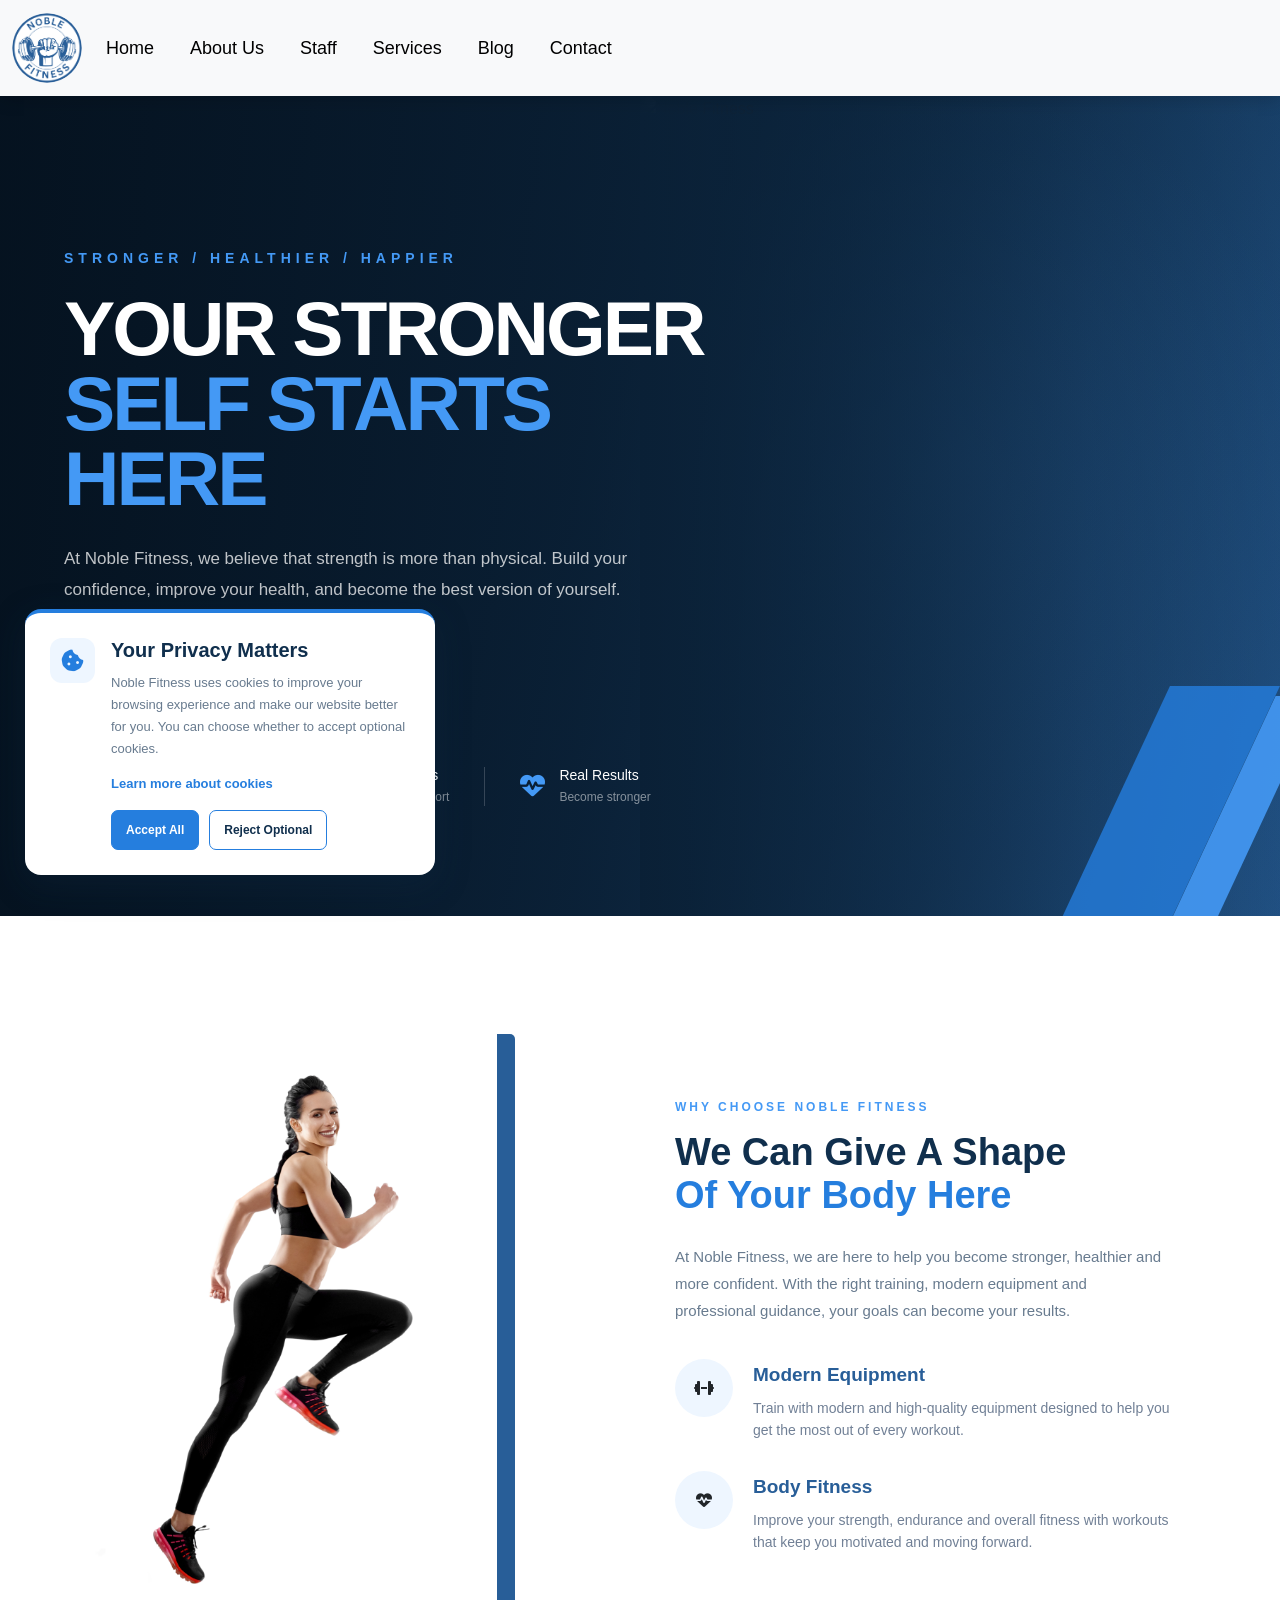
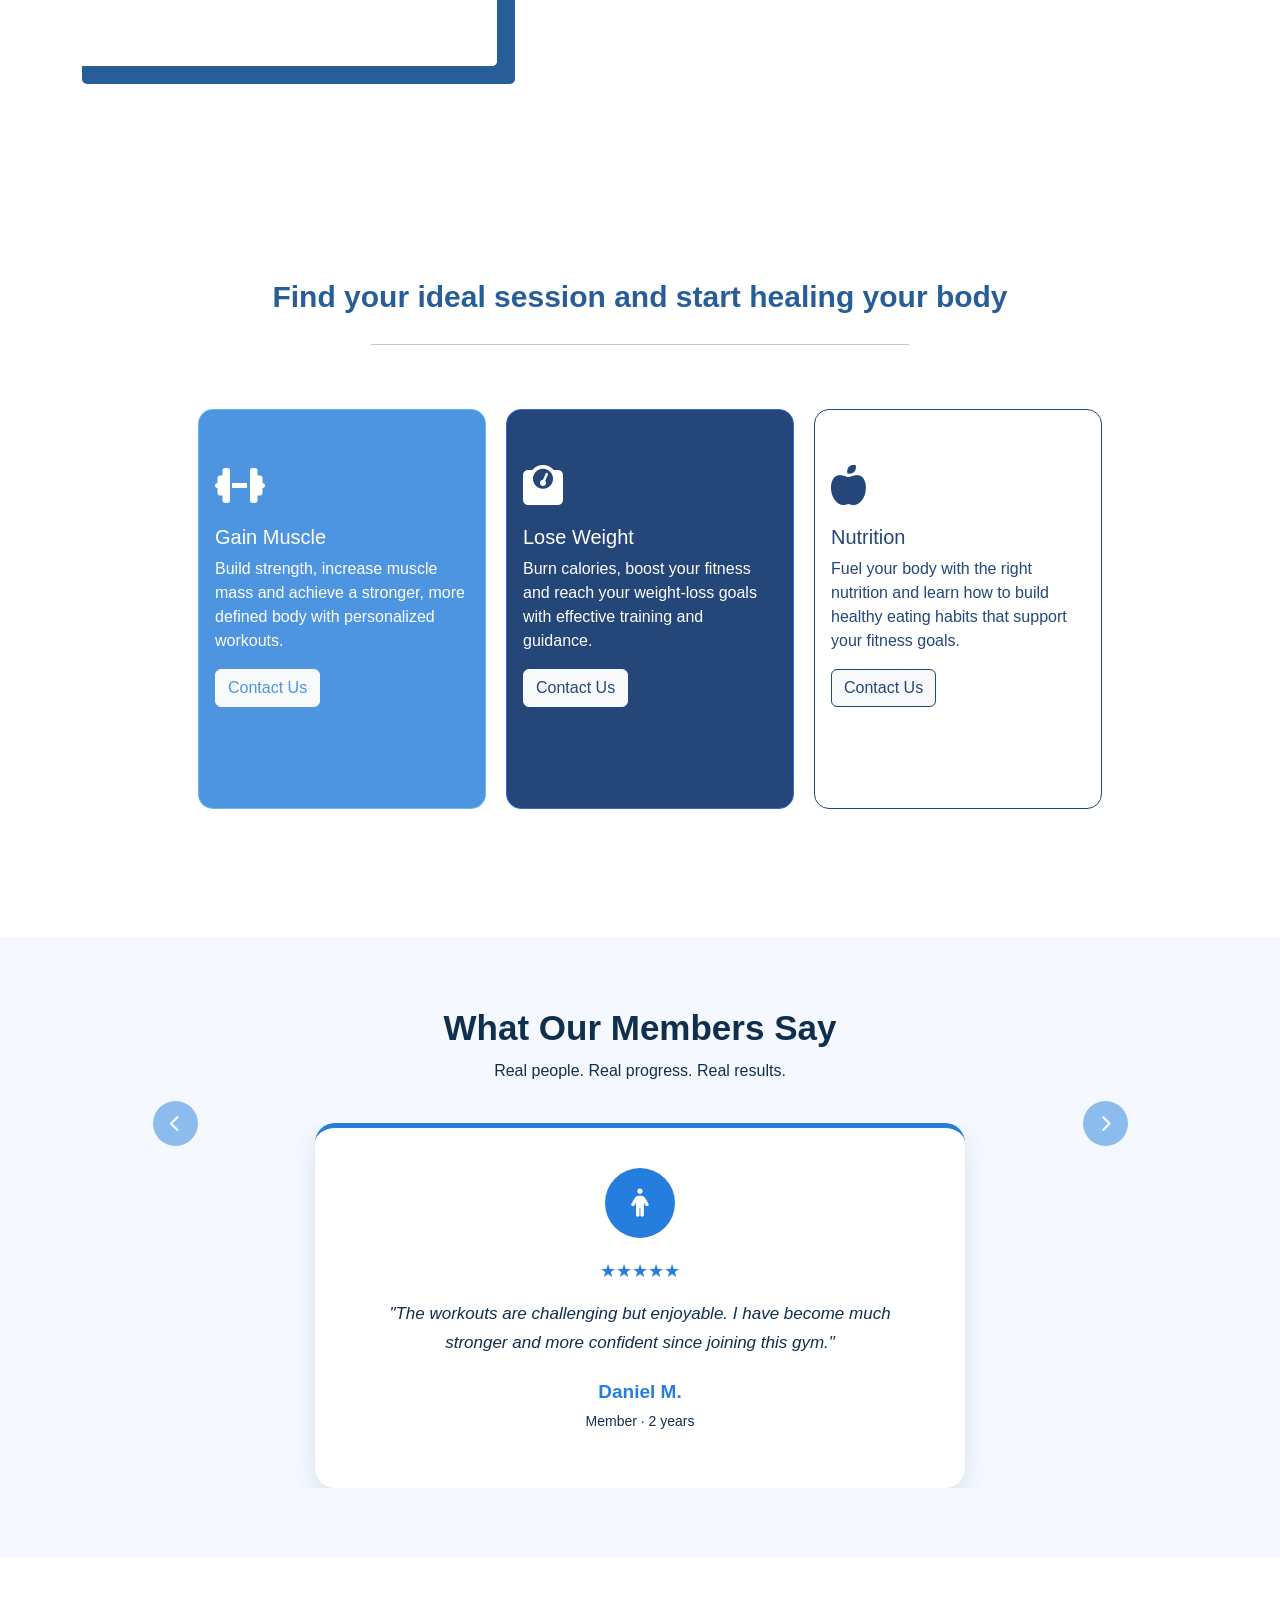
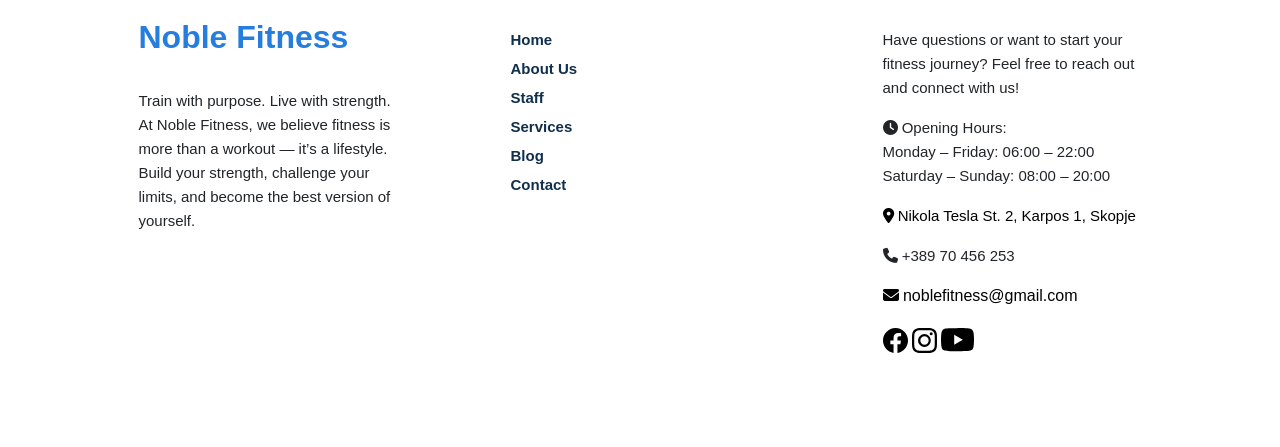
==== commit fef9bcc3: "Add files via upload" ====
--- a/index.html
+++ b/index.html
@@ -305,13 +305,12 @@
 
   </section>
 
-  <!--Footer-->
+<!--Footer-->
   <div class="container">
     <div class="footer-section about">
       <h2 class="footer-tittle">Noble Fitness</h2><br>
       <p class="footer-par">Train with purpose. Live with strength.
-        At Noble Fitness, we believe fitness is more than a workout — it’s a lifestyle. Build your strength, challenge
-        your limits, and become the best version of yourself.</p>
+At Noble Fitness, we believe fitness is more than a workout — it’s a lifestyle. Build your strength, challenge your limits, and become the best version of yourself.</p>
     </div>
 
     <div class="footer-section support">
@@ -327,37 +326,30 @@
     <div class="footer-section contact">
 
       <p class="footer-par2">Have questions or want to start your fitness journey?
-        Feel free to reach out and connect with us!</p>
+Feel free to reach out and connect with us!</p>
       <p><i class="fas fa-clock"></i> Opening Hours:<br>
-        Monday – Friday: 06:00 – 22:00
-        Saturday – Sunday: 08:00 – 20:00</p>
+Monday – Friday: 06:00 – 22:00
+Saturday – Sunday: 08:00 – 20:00</p>
       <a class="links" href="https://g.page/r/CapxNnTGFZNqEBM/review">
         <p><i class="fas fa-map-marker-alt"></i> Nikola Tesla St. 2, Karpos 1, Skopje</p>
       </a>
       <p><i class="fas fa-phone"></i> +389 70 456 253</p>
       <a class="links" href="mailto:razvojnaakademija@gmail.com"> <i class="fas fa-envelope"></i>
-        noblefitness@gmail.com</a></p>
-
-      <a class="links" href="https://www.facebook.com/share/12Lvk75k2SC/?mibextid=wwXIfr"><svg
+       noblefitness@gmail.com</a></p>
+
+      <a class="links" href="https://www.facebook.com/"><svg
           xmlns="http://www.w3.org/2000/svg" width="25" height="25" fill="currentColor" class="bi bi-facebook"
           viewBox="0 0 16 16">
           <path
             d="M16 8.049c0-4.446-3.582-8.05-8-8.05C3.58 0-.002 3.603-.002 8.05c0 4.017 2.926 7.347 6.75 7.951v-5.625h-2.03V8.05H6.75V6.275c0-2.017 1.195-3.131 3.022-3.131.876 0 1.791.157 1.791.157v1.98h-1.009c-.993 0-1.303.621-1.303 1.258v1.51h2.218l-.354 2.326H9.25V16c3.824-.604 6.75-3.934 6.75-7.951" />
         </svg></a>
-      <a class="links" href="https://www.instagram.com/razvojna_akademija?igsh=b3E4Nmp6aXNqamxp&utm_source=qr">
+      <a class="links" href="https://www.instagram.com/">
         <svg xmlns="http://www.w3.org/2000/svg" width="25" height="25" fill="currentColor" class="bi bi-instagram"
           viewBox="0 0 16 16">
           <path
             d="M8 0C5.829 0 5.556.01 4.703.048 3.85.088 3.269.222 2.76.42a3.9 3.9 0 0 0-1.417.923A3.9 3.9 0 0 0 .42 2.76C.222 3.268.087 3.85.048 4.7.01 5.555 0 5.827 0 8.001c0 2.172.01 2.444.048 3.297.04.852.174 1.433.372 1.942.205.526.478.972.923 1.417.444.445.89.719 1.416.923.51.198 1.09.333 1.942.372C5.555 15.99 5.827 16 8 16s2.444-.01 3.298-.048c.851-.04 1.434-.174 1.943-.372a3.9 3.9 0 0 0 1.416-.923c.445-.445.718-.891.923-1.417.197-.509.332-1.09.372-1.942C15.99 10.445 16 10.173 16 8s-.01-2.445-.048-3.299c-.04-.851-.175-1.433-.372-1.941a3.9 3.9 0 0 0-.923-1.417A3.9 3.9 0 0 0 13.24.42c-.51-.198-1.092-.333-1.943-.372C10.443.01 10.172 0 7.998 0zm-.717 1.442h.718c2.136 0 2.389.007 3.232.046.78.035 1.204.166 1.486.275.373.145.64.319.92.599s.453.546.598.92c.11.281.24.705.275 1.485.039.843.047 1.096.047 3.231s-.008 2.389-.047 3.232c-.035.78-.166 1.203-.275 1.485a2.5 2.5 0 0 1-.599.919c-.28.28-.546.453-.92.598-.28.11-.704.24-1.485.276-.843.038-1.096.047-3.232.047s-2.39-.009-3.233-.047c-.78-.036-1.203-.166-1.485-.276a2.5 2.5 0 0 1-.92-.598 2.5 2.5 0 0 1-.6-.92c-.109-.281-.24-.705-.275-1.485-.038-.843-.046-1.096-.046-3.233s.008-2.388.046-3.231c.036-.78.166-1.204.276-1.486.145-.373.319-.64.599-.92s.546-.453.92-.598c.282-.11.705-.24 1.485-.276.738-.034 1.024-.044 2.515-.045zm4.988 1.328a.96.96 0 1 0 0 1.92.96.96 0 0 0 0-1.92m-4.27 1.122a4.109 4.109 0 1 0 0 8.217 4.109 4.109 0 0 0 0-8.217m0 1.441a2.667 2.667 0 1 1 0 5.334 2.667 2.667 0 0 1 0-5.334" />
         </svg></a>
-      <a class="links" href="http://linkedin.com/in/doroti-pachkova-61998393">
-        <svg xmlns="http://www.w3.org/2000/svg" width="25" height="25" fill="currentColor" class="bi bi-linkedin"
-          viewBox="0 0 16 16">
-          <path
-            d="M0 1.146C0 .513.526 0 1.175 0h13.65C15.474 0 16 .513 16 1.146v13.708c0 .633-.526 1.146-1.175 1.146H1.175C.526 16 0 15.487 0 14.854zm4.943 12.248V6.169H2.542v7.225zm-1.2-8.212c.837 0 1.358-.554 1.358-1.248-.015-.709-.52-1.248-1.342-1.248S2.4 3.226 2.4 3.934c0 .694.521 1.248 1.327 1.248zm4.908 8.212V9.359c0-.216.016-.432.08-.586.173-.431.568-.878 1.232-.878.869 0 1.216.662 1.216 1.634v3.865h2.401V9.25c0-2.22-1.184-3.252-2.764-3.252-1.274 0-1.845.7-2.165 1.193v.025h-.016l.016-.025V6.169h-2.4c.03.678 0 7.225 0 7.225z" />
-        </svg>
-      </a>
-      <a class="links" href="https://youtube.com/channel/UCTdbWuYsH-5BTOYZKc-sGWA?si=OpIVOMNS85QCaLjx">
+      <a class="links" href="https://www.youtube.com/">
         <svg xmlns="http://www.w3.org/2000/svg" width="33" height="33" fill="currentColor" class="bi bi-youtube"
           viewBox="0 0 16 16">
           <path
